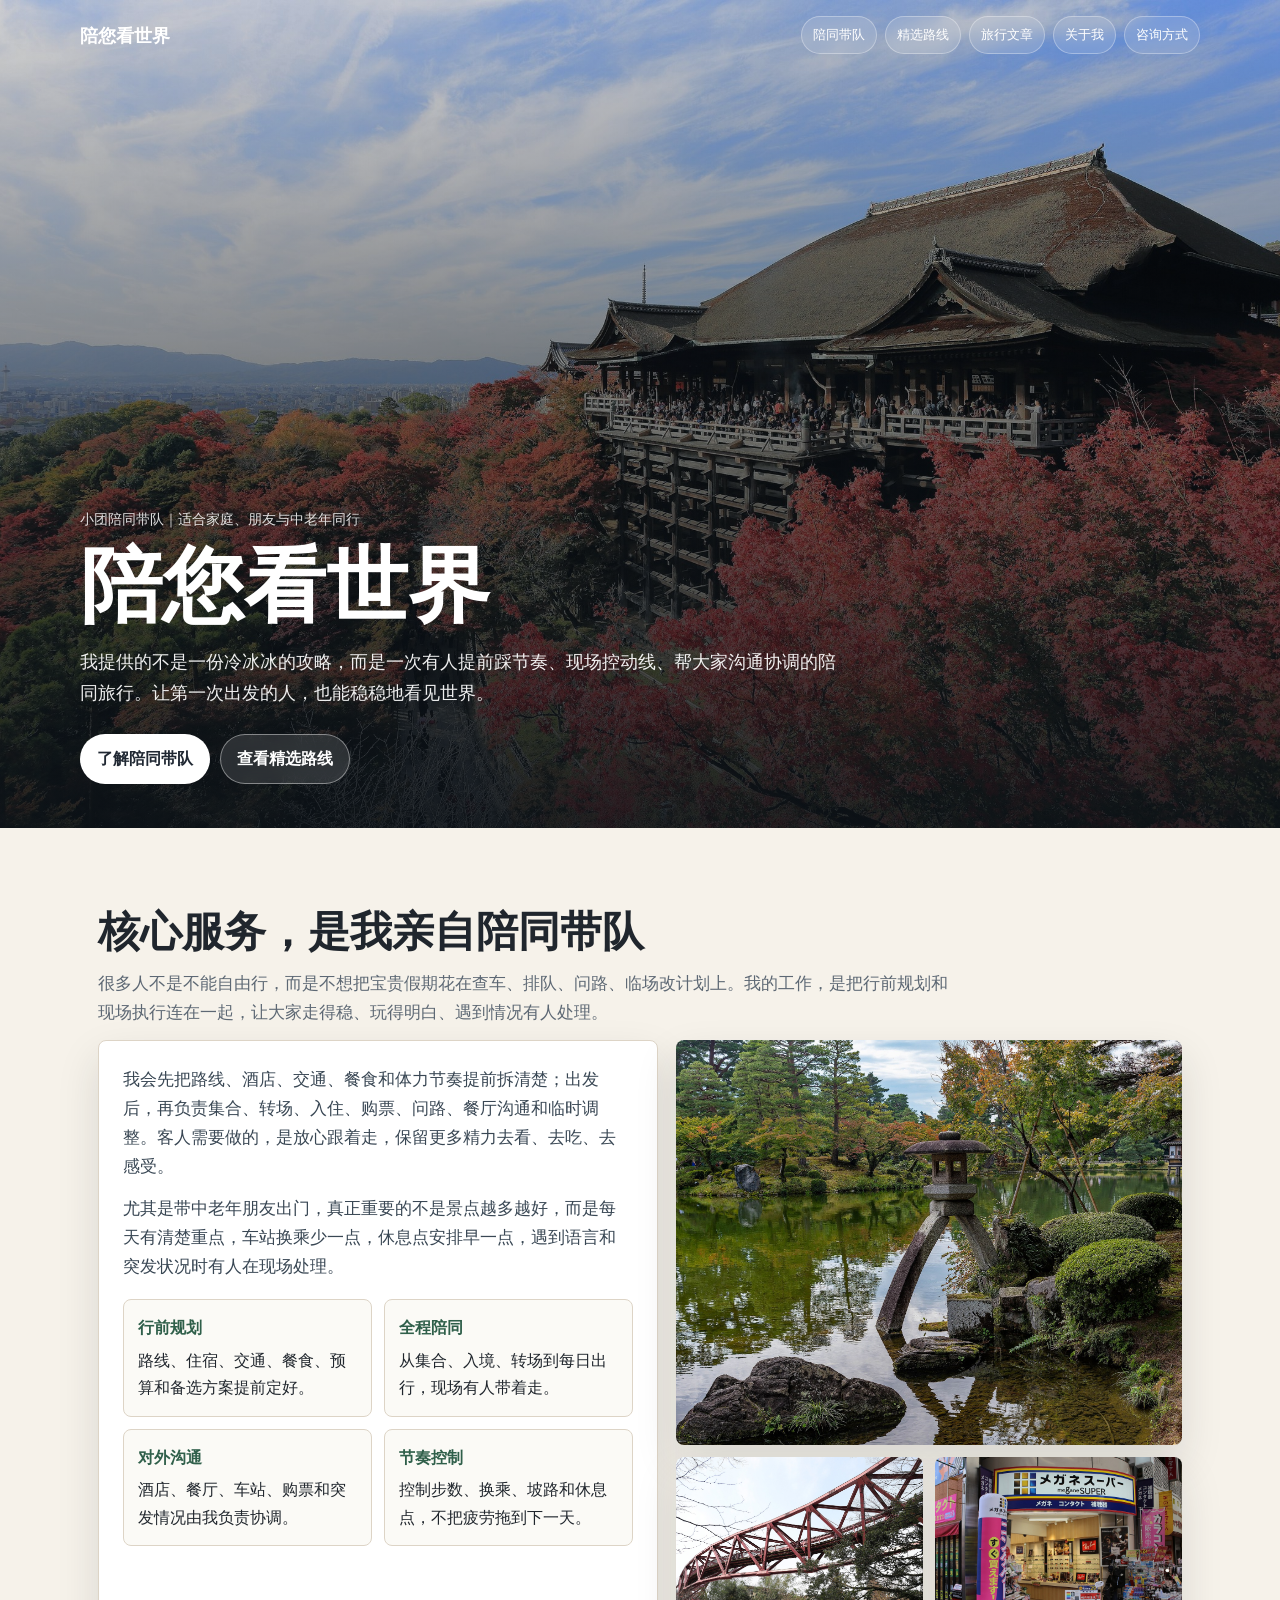
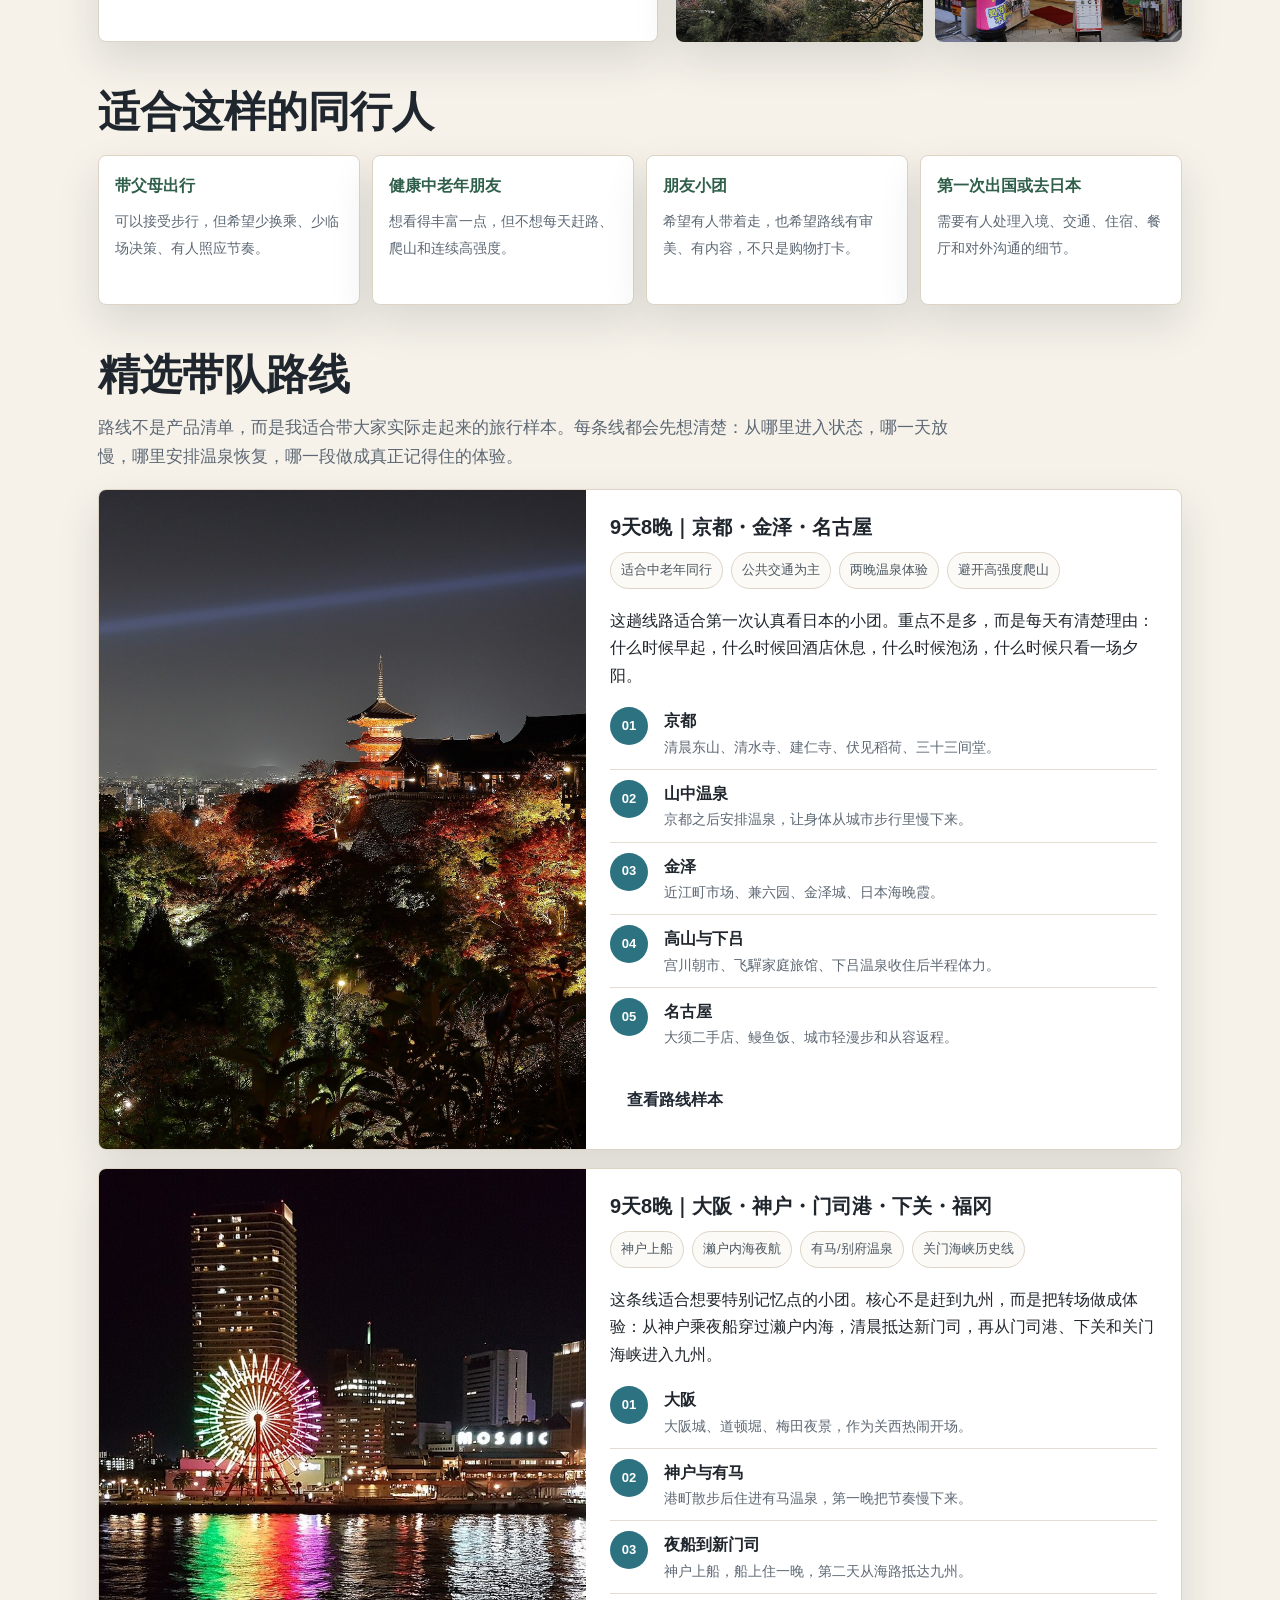
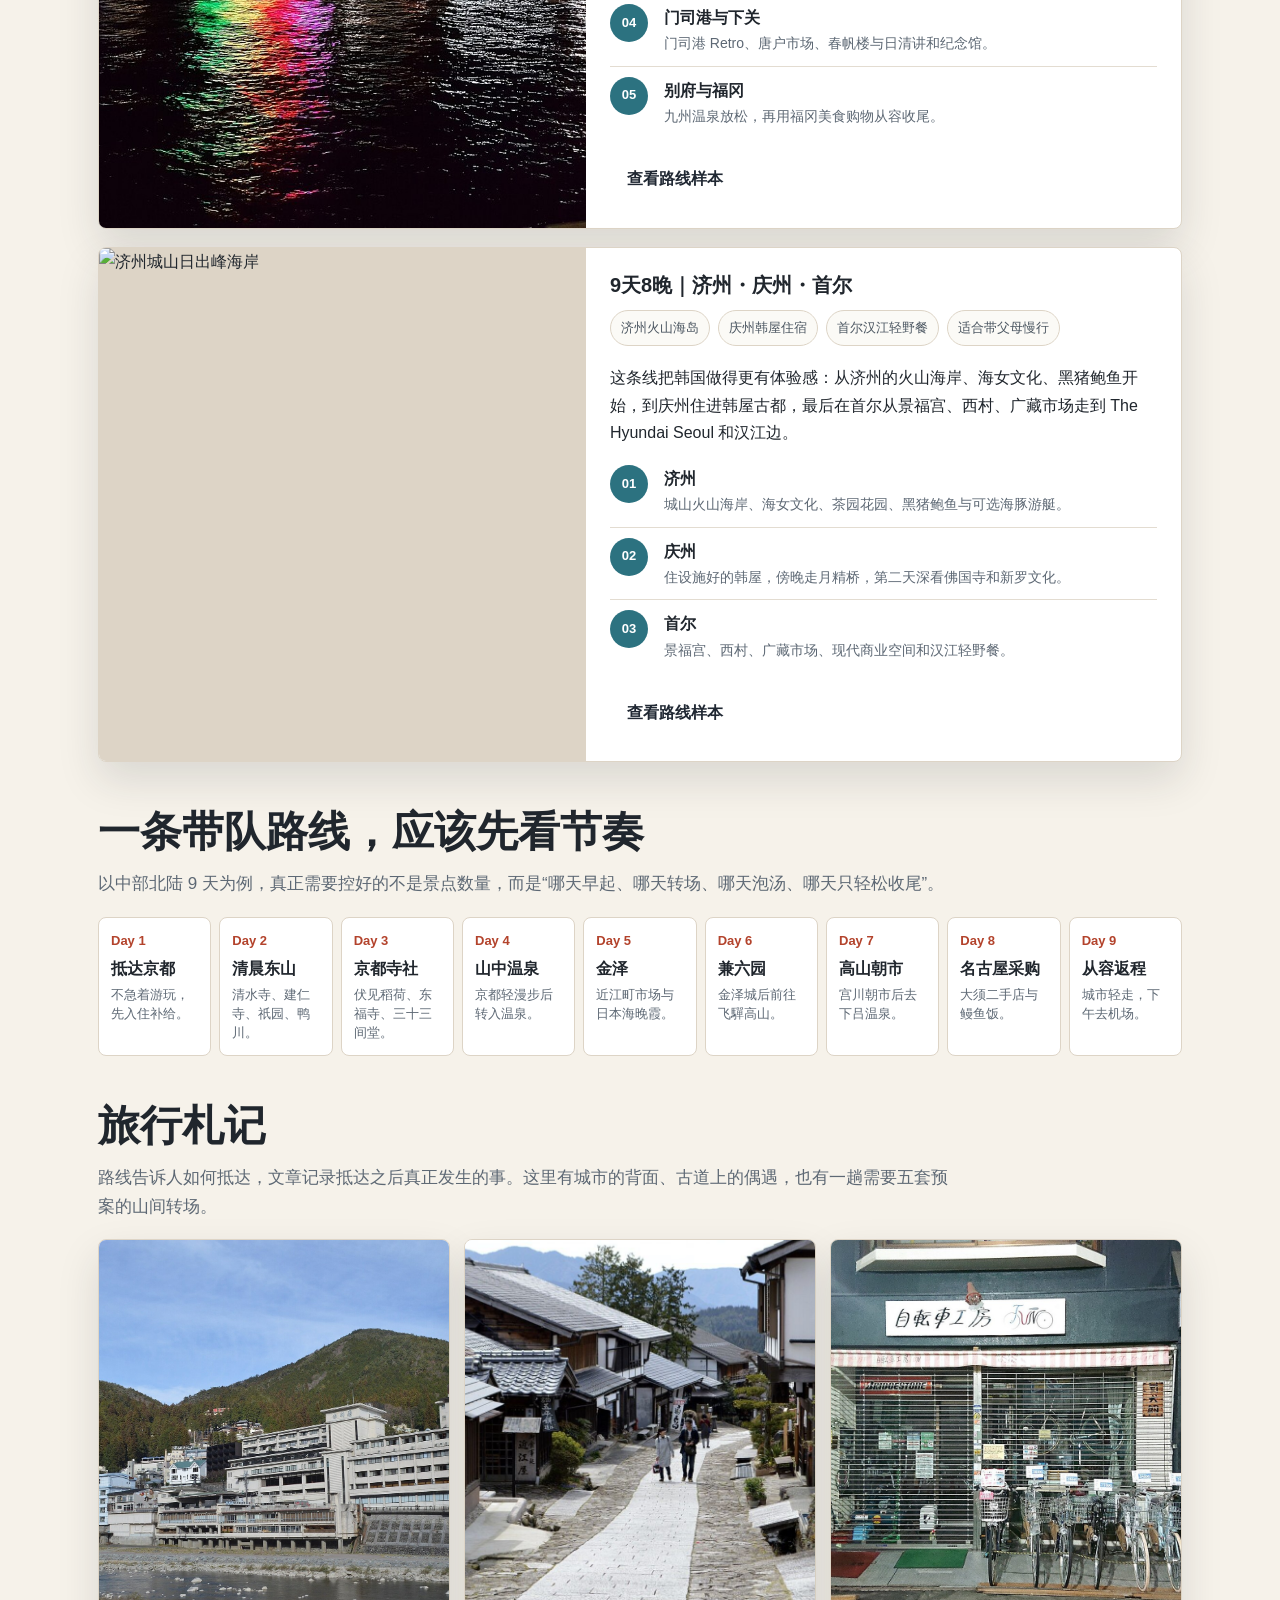
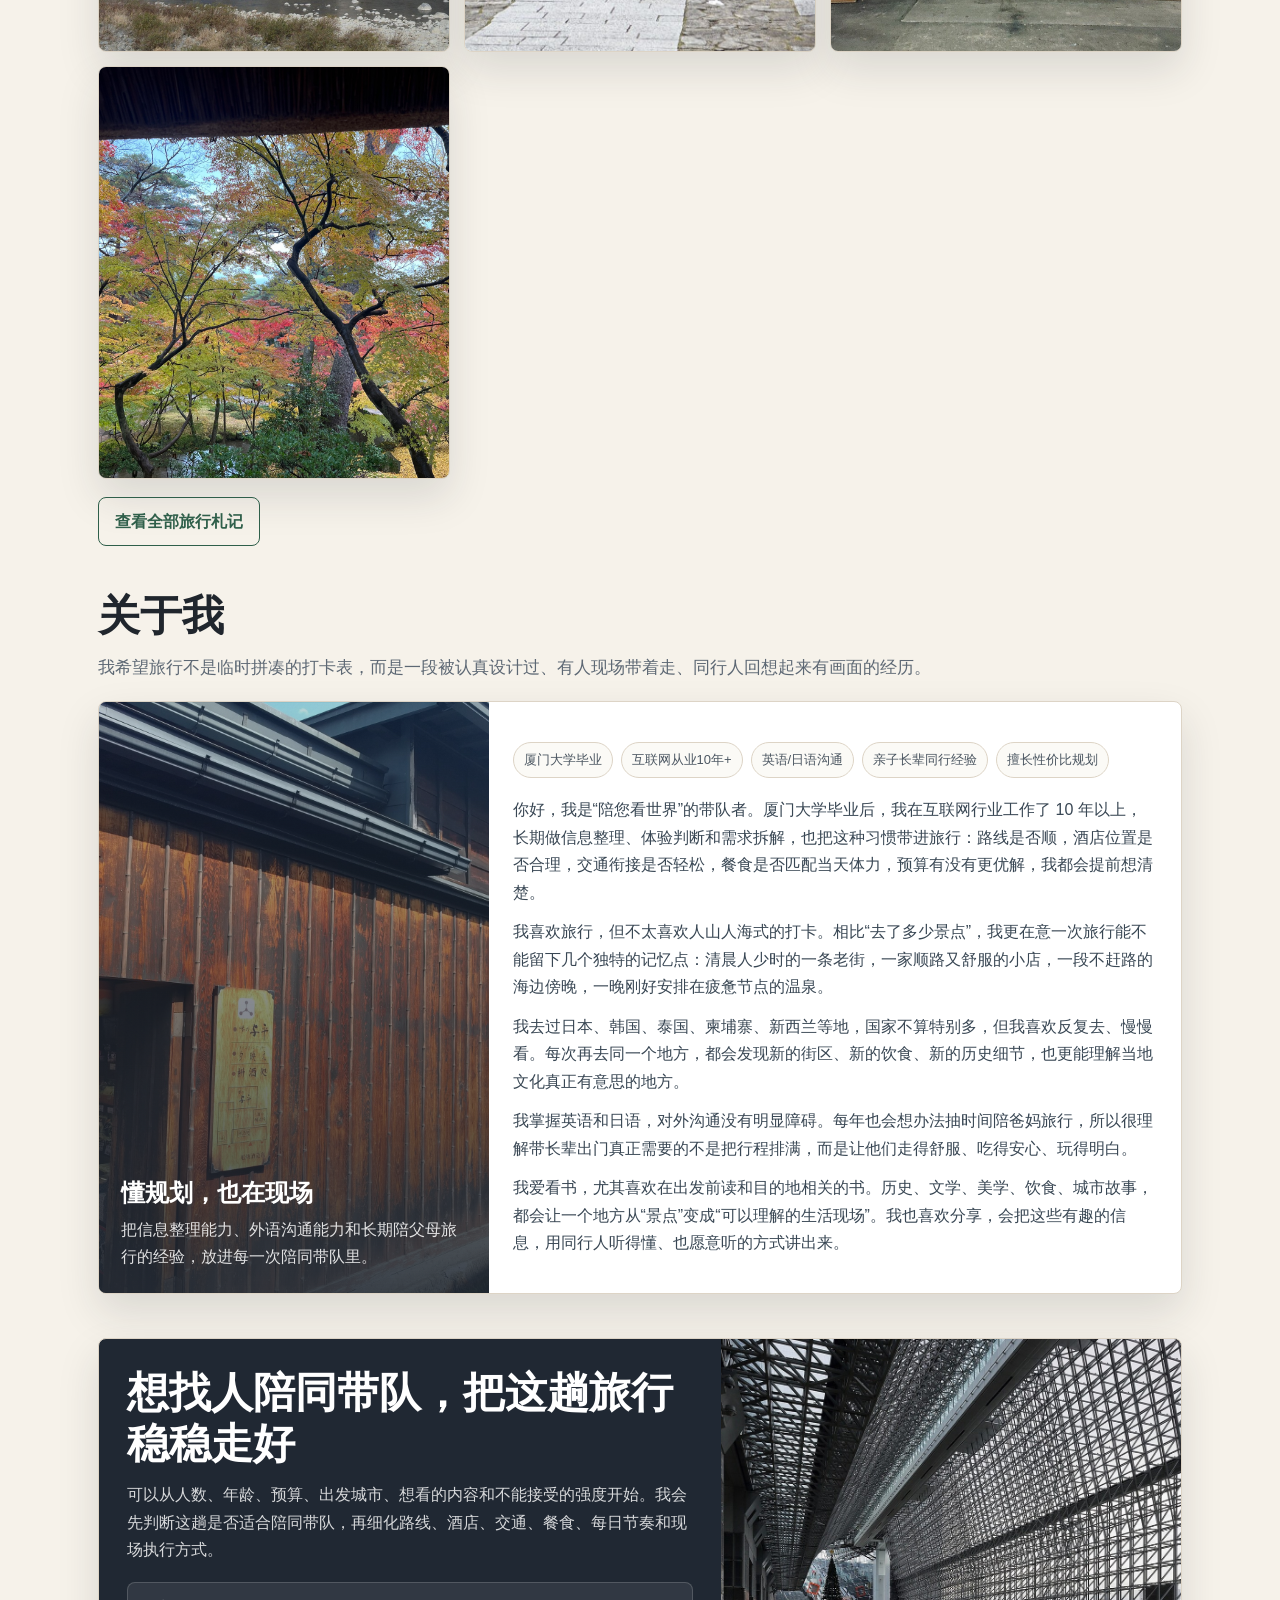
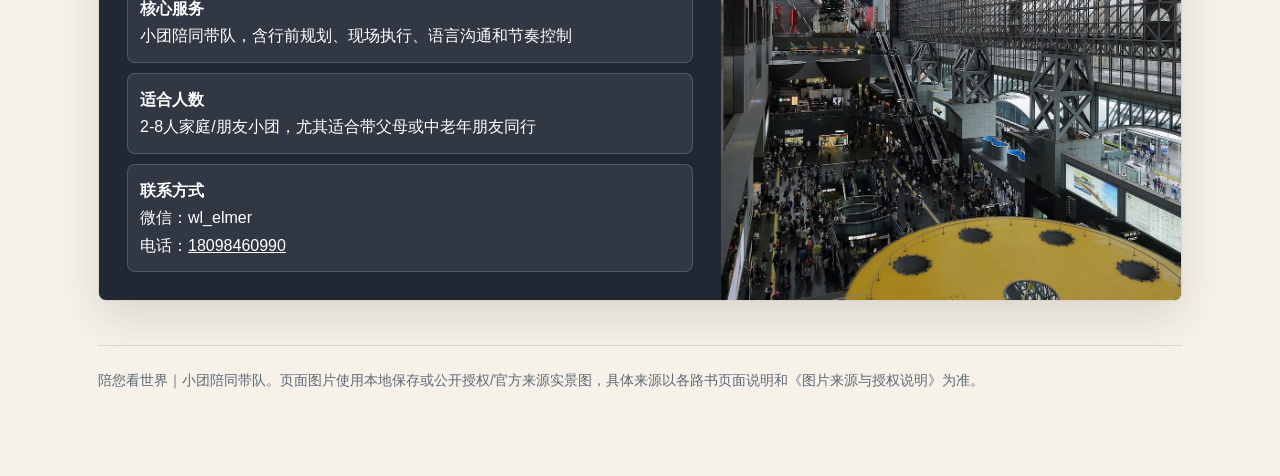
==== index.html @ a82f491b "Publish travel essays and article archive" ====
<!doctype html>
<html lang="zh-CN">
<head>
  <meta charset="utf-8">
  <meta name="viewport" content="width=device-width, initial-scale=1">
  <title>陪您看世界｜小团陪同带队</title>
  <style>
    :root {
      --ink: #20262d;
      --muted: #5d6874;
      --paper: #f6f2ea;
      --panel: #ffffff;
      --line: #ddd4c6;
      --cedar: #2f5f4a;
      --river: #2c7280;
      --vermilion: #b3432c;
      --gold: #a97e25;
      --night: #202833;
      --mist: #e8eef0;
      --shadow: 0 18px 42px rgba(30, 37, 45, .13);
    }

    * { box-sizing: border-box; }
    html { scroll-behavior: smooth; }

    body {
      margin: 0;
      color: var(--ink);
      background: var(--paper);
      font-family: -apple-system, BlinkMacSystemFont, "PingFang SC", "Microsoft YaHei", "Noto Sans CJK SC", Arial, sans-serif;
      line-height: 1.72;
    }

    a { color: inherit; }

    .hero {
      min-height: 92vh;
      display: grid;
      align-items: end;
      color: #fff;
      background:
        linear-gradient(180deg, rgba(12, 18, 24, .16), rgba(12, 18, 24, .88)),
        url("routebook_assets/kyoto_higashiyama.jpg");
      background-size: cover;
      background-position: center;
      padding: 28px 18px 44px;
    }

    .wrap {
      width: min(1120px, 100%);
      margin: 0 auto;
    }

    .brand-row {
      position: absolute;
      top: 0;
      left: 0;
      right: 0;
      z-index: 2;
      padding: 16px 18px;
    }

    .brand-inner {
      width: min(1120px, 100%);
      margin: 0 auto;
      display: flex;
      justify-content: space-between;
      align-items: center;
      gap: 14px;
      color: #fff;
      min-width: 0;
    }

    .brand {
      font-weight: 700;
      letter-spacing: 0;
      font-size: 18px;
    }

    .nav {
      display: flex;
      gap: 8px;
      overflow-x: auto;
      white-space: nowrap;
      padding-bottom: 2px;
      max-width: 100%;
      min-width: 0;
    }

    .nav a {
      text-decoration: none;
      border: 1px solid rgba(255,255,255,.32);
      background: rgba(255,255,255,.12);
      border-radius: 999px;
      padding: 7px 11px;
      font-size: 13px;
      backdrop-filter: blur(8px);
    }

    .hero-content {
      max-width: 860px;
      padding-top: 110px;
    }

    .eyebrow {
      margin: 0 0 12px;
      font-size: 14px;
      color: rgba(255,255,255,.86);
    }

    h1 {
      margin: 0;
      font-size: clamp(38px, 8vw, 82px);
      line-height: 1.04;
      letter-spacing: 0;
    }

    .hero-copy {
      max-width: 760px;
      margin: 18px 0 0;
      color: rgba(255,255,255,.93);
      font-size: 18px;
    }

    .hero-actions {
      display: flex;
      flex-wrap: wrap;
      gap: 10px;
      margin-top: 26px;
    }

    .btn {
      display: inline-flex;
      align-items: center;
      justify-content: center;
      min-height: 44px;
      padding: 10px 16px;
      border-radius: 999px;
      text-decoration: none;
      font-weight: 700;
      border: 1px solid rgba(255,255,255,.42);
    }

    .btn-primary {
      background: #fff;
      color: var(--night);
    }

    .btn-ghost {
      color: #fff;
      background: rgba(255,255,255,.12);
      backdrop-filter: blur(8px);
    }

    main { padding: 34px 18px 72px; }
    section { margin: 44px 0; }

    h2 {
      margin: 0 0 12px;
      font-size: clamp(26px, 4vw, 42px);
      line-height: 1.22;
      letter-spacing: 0;
    }

    h3 {
      margin: 0 0 8px;
      font-size: 20px;
      line-height: 1.32;
      letter-spacing: 0;
    }

    p { margin: 0 0 12px; }

    .lead {
      max-width: 850px;
      color: var(--muted);
      font-size: 17px;
    }

    .intro-grid {
      display: grid;
      grid-template-columns: 1.05fr .95fr;
      gap: 18px;
      align-items: stretch;
    }

    .panel, .route-card, .place-card, .principle-card, .contact-card {
      background: var(--panel);
      border: 1px solid var(--line);
      border-radius: 8px;
      overflow: hidden;
      box-shadow: var(--shadow);
    }

    .panel {
      padding: 24px;
    }

    .panel p {
      color: #394754;
      font-size: 17px;
    }

    .signature {
      display: grid;
      grid-template-columns: repeat(2, minmax(0, 1fr));
      gap: 12px;
      margin-top: 18px;
    }

    .signature div {
      border: 1px solid var(--line);
      border-radius: 8px;
      padding: 14px;
      background: #fbfaf6;
    }

    .signature b {
      display: block;
      margin-bottom: 5px;
      color: var(--cedar);
    }

    .photo-stack {
      display: grid;
      gap: 12px;
    }

    .photo-stack img,
    .place-card img,
    .route-card img,
    .contact-card .image img {
      display: block;
      width: 100%;
      height: 100%;
      object-fit: cover;
      background: var(--line);
    }

    .photo-main {
      min-height: 320px;
      aspect-ratio: 5 / 4;
      border-radius: 8px;
      overflow: hidden;
      box-shadow: var(--shadow);
    }

    .photo-row {
      display: grid;
      grid-template-columns: 1fr 1fr;
      gap: 12px;
    }

    .photo-row div {
      aspect-ratio: 4 / 3;
      border-radius: 8px;
      overflow: hidden;
      box-shadow: var(--shadow);
    }

    .principles {
      display: grid;
      grid-template-columns: repeat(4, minmax(0, 1fr));
      gap: 12px;
      margin-top: 18px;
    }

    .bio-card {
      display: grid;
      grid-template-columns: .72fr 1.28fr;
      gap: 0;
      margin-top: 18px;
      background: var(--panel);
      border: 1px solid var(--line);
      border-radius: 8px;
      overflow: hidden;
      box-shadow: var(--shadow);
    }

    .bio-aside {
      padding: 22px;
      color: #fff;
      background:
        linear-gradient(180deg, rgba(32, 40, 51, .2), rgba(32, 40, 51, .88)),
        url("routebook_assets/takayama_oldtown.jpg");
      background-size: cover;
      background-position: center;
      display: flex;
      flex-direction: column;
      justify-content: flex-end;
      min-height: 360px;
    }

    .bio-aside b {
      display: block;
      font-size: 24px;
      line-height: 1.25;
      margin-bottom: 8px;
    }

    .bio-aside span {
      color: rgba(255,255,255,.86);
    }

    .bio-content {
      padding: 24px;
    }

    .bio-content p {
      color: #394754;
      font-size: 16px;
    }

    .bio-tags {
      display: flex;
      flex-wrap: wrap;
      gap: 8px;
      margin: 16px 0 18px;
    }

    .bio-tags span {
      border: 1px solid var(--line);
      border-radius: 999px;
      padding: 6px 10px;
      color: #4b5661;
      background: #fbfaf6;
      font-size: 13px;
    }

    .principle-card {
      padding: 16px;
      min-height: 150px;
    }

    .principle-card b {
      display: block;
      color: var(--cedar);
      margin-bottom: 7px;
    }

    .principle-card span {
      color: var(--muted);
      font-size: 14px;
    }

    .route-card {
      margin-top: 18px;
      display: grid;
      grid-template-columns: .9fr 1.1fr;
    }

    .route-card .cover {
      min-height: 420px;
    }

    .route-content {
      padding: 24px;
    }

    .badges {
      display: flex;
      flex-wrap: wrap;
      gap: 8px;
      margin: 12px 0 18px;
    }

    .badges span {
      border: 1px solid var(--line);
      border-radius: 999px;
      padding: 6px 10px;
      color: #4b5661;
      background: #fbfaf6;
      font-size: 13px;
    }

    .path {
      display: grid;
      gap: 10px;
      margin-top: 18px;
    }

    .path-step {
      display: grid;
      grid-template-columns: 44px 1fr;
      gap: 10px;
      align-items: start;
      border-bottom: 1px solid rgba(221, 212, 198, .8);
      padding-bottom: 10px;
    }

    .path-step:last-child {
      border-bottom: 0;
      padding-bottom: 0;
    }

    .path-step b {
      display: grid;
      place-items: center;
      width: 38px;
      height: 38px;
      border-radius: 999px;
      color: #fff;
      background: var(--river);
      font-size: 13px;
    }

    .path-step strong { display: block; }
    .path-step span {
      display: block;
      color: var(--muted);
      font-size: 14px;
    }

    .places {
      display: grid;
      grid-template-columns: repeat(3, minmax(0, 1fr));
      gap: 14px;
      margin-top: 18px;
    }

    .place-card img {
      aspect-ratio: 4 / 3;
    }

    .place-card div {
      padding: 14px;
    }

    .place-card > a {
      display: block;
      height: 100%;
      text-decoration: none;
    }

    .place-card h3 {
      margin-top: 5px;
    }

    .article-meta {
      display: block;
      color: var(--vermilion);
      font-size: 12px;
      font-weight: 700;
    }

    .section-action {
      margin-top: 18px;
    }

    .section-action a {
      display: inline-flex;
      align-items: center;
      min-height: 44px;
      padding: 10px 16px;
      border: 1px solid var(--cedar);
      border-radius: 8px;
      color: var(--cedar);
      font-weight: 700;
      text-decoration: none;
    }

    .place-card p {
      color: var(--muted);
      font-size: 14px;
    }

    .calendar {
      display: grid;
      grid-template-columns: repeat(9, minmax(0, 1fr));
      gap: 8px;
      margin-top: 18px;
    }

    .day-tile {
      min-height: 116px;
      padding: 12px;
      border: 1px solid var(--line);
      border-radius: 8px;
      background: var(--panel);
    }

    .day-tile b {
      display: block;
      color: var(--vermilion);
      margin-bottom: 6px;
      font-size: 13px;
    }

    .day-tile span {
      display: block;
      color: var(--ink);
      font-weight: 700;
      line-height: 1.35;
    }

    .day-tile small {
      display: block;
      color: var(--muted);
      margin-top: 5px;
      line-height: 1.45;
    }

    .contact-card {
      display: grid;
      grid-template-columns: 1.15fr .85fr;
      gap: 0;
      background: var(--night);
      color: #fff;
    }

    .contact-card .text {
      padding: 28px;
    }

    .contact-card p {
      color: rgba(255,255,255,.82);
    }

    .contact-list {
      display: grid;
      gap: 10px;
      margin-top: 18px;
    }

    .contact-list div {
      border: 1px solid rgba(255,255,255,.16);
      border-radius: 8px;
      padding: 12px;
      background: rgba(255,255,255,.08);
    }

    .contact-card .image {
      min-height: 320px;
    }

    footer {
      padding-top: 22px;
      color: var(--muted);
      border-top: 1px solid var(--line);
      font-size: 14px;
    }

    @media (max-width: 920px) {
      .brand-inner {
        align-items: flex-start;
        flex-direction: column;
      }

      .nav {
        width: 100%;
      }

      .intro-grid,
      .route-card,
      .bio-card,
      .contact-card {
        grid-template-columns: 1fr;
      }

      .principles,
      .places {
        grid-template-columns: repeat(2, minmax(0, 1fr));
      }

      .calendar {
        grid-template-columns: repeat(3, minmax(0, 1fr));
      }

      .route-card .cover,
      .bio-aside,
      .contact-card .image {
        min-height: 280px;
      }
    }

    @media (max-width: 560px) {
      .hero {
        min-height: 86vh;
        padding-bottom: 30px;
      }

      .nav {
        flex-wrap: wrap;
        overflow: visible;
        white-space: normal;
      }

      .nav a {
        font-size: 12px;
        padding: 6px 9px;
      }

      .hero-copy {
        font-size: 16px;
      }

      .hero-actions .btn {
        width: 100%;
      }

      .signature,
      .principles,
      .places,
      .calendar,
      .photo-row {
        grid-template-columns: 1fr;
      }

      .panel,
      .route-content,
      .contact-card .text {
        padding: 18px;
      }

      .photo-main {
        min-height: 240px;
      }
    }
  </style>
</head>
<body>
  <header class="hero" id="top">
    <div class="brand-row">
      <div class="brand-inner">
        <div class="brand">陪您看世界</div>
        <nav class="nav" aria-label="网站导航">
          <a href="#service">陪同带队</a>
          <a href="#route">精选路线</a>
          <a href="#articles">旅行文章</a>
          <a href="#about">关于我</a>
          <a href="#contact">咨询方式</a>
        </nav>
      </div>
    </div>

    <div class="wrap">
      <div class="hero-content">
        <p class="eyebrow">小团陪同带队｜适合家庭、朋友与中老年同行</p>
        <h1>陪您看世界</h1>
        <p class="hero-copy">我提供的不是一份冷冰冰的攻略，而是一次有人提前踩节奏、现场控动线、帮大家沟通协调的陪同旅行。让第一次出发的人，也能稳稳地看见世界。</p>
        <div class="hero-actions">
          <a class="btn btn-primary" href="#service">了解陪同带队</a>
          <a class="btn btn-ghost" href="#route">查看精选路线</a>
        </div>
      </div>
    </div>
  </header>

  <main class="wrap">
    <section id="service">
      <h2>核心服务，是我亲自陪同带队</h2>
      <p class="lead">很多人不是不能自由行，而是不想把宝贵假期花在查车、排队、问路、临场改计划上。我的工作，是把行前规划和现场执行连在一起，让大家走得稳、玩得明白、遇到情况有人处理。</p>
      <div class="intro-grid">
        <div class="panel">
          <p>我会先把路线、酒店、交通、餐食和体力节奏提前拆清楚；出发后，再负责集合、转场、入住、购票、问路、餐厅沟通和临时调整。客人需要做的，是放心跟着走，保留更多精力去看、去吃、去感受。</p>
          <p>尤其是带中老年朋友出门，真正重要的不是景点越多越好，而是每天有清楚重点，车站换乘少一点，休息点安排早一点，遇到语言和突发状况时有人在现场处理。</p>
          <div class="signature">
            <div><b>行前规划</b><span>路线、住宿、交通、餐食、预算和备选方案提前定好。</span></div>
            <div><b>全程陪同</b><span>从集合、入境、转场到每日出行，现场有人带着走。</span></div>
            <div><b>对外沟通</b><span>酒店、餐厅、车站、购票和突发情况由我负责协调。</span></div>
            <div><b>节奏控制</b><span>控制步数、换乘、坡路和休息点，不把疲劳拖到下一天。</span></div>
          </div>
        </div>
        <div class="photo-stack" aria-label="旅行照片组合">
          <div class="photo-main"><img src="routebook_assets/kenrokuen.jpg" alt="金泽兼六园庭园"></div>
          <div class="photo-row">
            <div><img src="routebook_assets/yamanaka_bridge.jpg" alt="山中温泉溪谷"></div>
            <div><img src="routebook_assets/nagoya_osu.jpg" alt="名古屋大须商店街"></div>
          </div>
        </div>
      </div>
    </section>

    <section>
      <h2>适合这样的同行人</h2>
      <div class="principles">
        <article class="principle-card"><b>带父母出行</b><span>可以接受步行，但希望少换乘、少临场决策、有人照应节奏。</span></article>
        <article class="principle-card"><b>健康中老年朋友</b><span>想看得丰富一点，但不想每天赶路、爬山和连续高强度。</span></article>
        <article class="principle-card"><b>朋友小团</b><span>希望有人带着走，也希望路线有审美、有内容，不只是购物打卡。</span></article>
        <article class="principle-card"><b>第一次出国或去日本</b><span>需要有人处理入境、交通、住宿、餐厅和对外沟通的细节。</span></article>
      </div>
    </section>

    <section id="route">
      <h2>精选带队路线</h2>
      <p class="lead">路线不是产品清单，而是我适合带大家实际走起来的旅行样本。每条线都会先想清楚：从哪里进入状态，哪一天放慢，哪里安排温泉恢复，哪一段做成真正记得住的体验。</p>

      <article class="route-card">
        <div class="cover"><img src="routebook_assets/kyoto_kiyomizu.jpg" alt="京都清水寺"></div>
        <div class="route-content">
          <h3>9天8晚｜京都・金泽・名古屋</h3>
          <div class="badges">
            <span>适合中老年同行</span>
            <span>公共交通为主</span>
            <span>两晚温泉体验</span>
            <span>避开高强度爬山</span>
          </div>
          <p>这趟线路适合第一次认真看日本的小团。重点不是多，而是每天有清楚理由：什么时候早起，什么时候回酒店休息，什么时候泡汤，什么时候只看一场夕阳。</p>
          <div class="path">
            <div class="path-step"><b>01</b><div><strong>京都</strong><span>清晨东山、清水寺、建仁寺、伏见稻荷、三十三间堂。</span></div></div>
            <div class="path-step"><b>02</b><div><strong>山中温泉</strong><span>京都之后安排温泉，让身体从城市步行里慢下来。</span></div></div>
            <div class="path-step"><b>03</b><div><strong>金泽</strong><span>近江町市场、兼六园、金泽城、日本海晚霞。</span></div></div>
            <div class="path-step"><b>04</b><div><strong>高山与下吕</strong><span>宫川朝市、飞驒家庭旅馆、下吕温泉收住后半程体力。</span></div></div>
            <div class="path-step"><b>05</b><div><strong>名古屋</strong><span>大须二手店、鳗鱼饭、城市轻漫步和从容返程。</span></div></div>
          </div>
          <div class="hero-actions">
            <a class="btn btn-primary" href="日本中部北陆9天8晚路书_客人版.html">查看路线样本</a>
          </div>
        </div>
      </article>

      <article class="route-card">
        <div class="cover"><img src="routebook_assets/west_sea/kobe_harbor.jpg" alt="神户港海路慢行"></div>
        <div class="route-content">
          <h3>9天8晚｜大阪・神户・门司港・下关・福冈</h3>
          <div class="badges">
            <span>神户上船</span>
            <span>濑户内海夜航</span>
            <span>有马/别府温泉</span>
            <span>关门海峡历史线</span>
          </div>
          <p>这条线适合想要特别记忆点的小团。核心不是赶到九州，而是把转场做成体验：从神户乘夜船穿过濑户内海，清晨抵达新门司，再从门司港、下关和关门海峡进入九州。</p>
          <div class="path">
            <div class="path-step"><b>01</b><div><strong>大阪</strong><span>大阪城、道顿堀、梅田夜景，作为关西热闹开场。</span></div></div>
            <div class="path-step"><b>02</b><div><strong>神户与有马</strong><span>港町散步后住进有马温泉，第一晚把节奏慢下来。</span></div></div>
            <div class="path-step"><b>03</b><div><strong>夜船到新门司</strong><span>神户上船，船上住一晚，第二天从海路抵达九州。</span></div></div>
            <div class="path-step"><b>04</b><div><strong>门司港与下关</strong><span>门司港 Retro、唐户市场、春帆楼与日清讲和纪念馆。</span></div></div>
            <div class="path-step"><b>05</b><div><strong>别府与福冈</strong><span>九州温泉放松，再用福冈美食购物从容收尾。</span></div></div>
          </div>
          <div class="hero-actions">
            <a class="btn btn-primary" href="关西九州海路慢行路书_大阪神户门司港下关福冈.html">查看路线样本</a>
          </div>
        </div>
      </article>

      <article class="route-card">
        <div class="cover"><img src="https://commons.wikimedia.org/wiki/Special:FilePath/Seongsan%20Ilchulbong%2001.jpg?width=1600" alt="济州城山日出峰海岸"></div>
        <div class="route-content">
          <h3>9天8晚｜济州・庆州・首尔</h3>
          <div class="badges">
            <span>济州火山海岛</span>
            <span>庆州韩屋住宿</span>
            <span>首尔汉江轻野餐</span>
            <span>适合带父母慢行</span>
          </div>
          <p>这条线把韩国做得更有体验感：从济州的火山海岸、海女文化、黑猪鲍鱼开始，到庆州住进韩屋古都，最后在首尔从景福宫、西村、广藏市场走到 The Hyundai Seoul 和汉江边。</p>
          <div class="path">
            <div class="path-step"><b>01</b><div><strong>济州</strong><span>城山火山海岸、海女文化、茶园花园、黑猪鲍鱼与可选海豚游艇。</span></div></div>
            <div class="path-step"><b>02</b><div><strong>庆州</strong><span>住设施好的韩屋，傍晚走月精桥，第二天深看佛国寺和新罗文化。</span></div></div>
            <div class="path-step"><b>03</b><div><strong>首尔</strong><span>景福宫、西村、广藏市场、现代商业空间和汉江轻野餐。</span></div></div>
          </div>
          <div class="hero-actions">
            <a class="btn btn-primary" href="韩国济州庆州首尔9天8晚路书_客人版.html">查看路线样本</a>
          </div>
        </div>
      </article>
    </section>

    <section>
      <h2>一条带队路线，应该先看节奏</h2>
      <p class="lead">以中部北陆 9 天为例，真正需要控好的不是景点数量，而是“哪天早起、哪天转场、哪天泡汤、哪天只轻松收尾”。</p>
      <div class="calendar">
        <div class="day-tile"><b>Day 1</b><span>抵达京都</span><small>不急着游玩，先入住补给。</small></div>
        <div class="day-tile"><b>Day 2</b><span>清晨东山</span><small>清水寺、建仁寺、祇园、鸭川。</small></div>
        <div class="day-tile"><b>Day 3</b><span>京都寺社</span><small>伏见稻荷、东福寺、三十三间堂。</small></div>
        <div class="day-tile"><b>Day 4</b><span>山中温泉</span><small>京都轻漫步后转入温泉。</small></div>
        <div class="day-tile"><b>Day 5</b><span>金泽</span><small>近江町市场与日本海晚霞。</small></div>
        <div class="day-tile"><b>Day 6</b><span>兼六园</span><small>金泽城后前往飞驒高山。</small></div>
        <div class="day-tile"><b>Day 7</b><span>高山朝市</span><small>宫川朝市后去下吕温泉。</small></div>
        <div class="day-tile"><b>Day 8</b><span>名古屋采购</span><small>大须二手店与鳗鱼饭。</small></div>
        <div class="day-tile"><b>Day 9</b><span>从容返程</span><small>城市轻走，下午去机场。</small></div>
      </div>
    </section>

    <section id="articles">
      <h2>旅行札记</h2>
      <p class="lead">路线告诉人如何抵达，文章记录抵达之后真正发生的事。这里有城市的背面、古道上的偶遇，也有一趟需要五套预案的山间转场。</p>
      <div class="places">
        <article class="place-card">
          <a href="articles/road-to-takayama.html">
            <img src="routebook_assets/gero_onsen.jpg" alt="群山与飞驒川之间的下吕温泉">
            <div><span class="article-meta">山间转场 · 约9分钟</span><h3>去高山的第五种方案</h3><p>五套交通预案与六分钟换乘，最后还需要一位司机没有关上的车门。</p></div>
          </a>
        </article>
        <article class="place-card">
          <a href="articles/magome-tsumago.html">
            <img src="article_assets/magome-nakasendo.png" alt="马笼宿的中山道老街">
            <div><span class="article-meta">木曾古道 · 约11分钟</span><h3>木曾路上，一面国旗与十四只猫</h3><p>一杯山中热茶、一只粉笔兔子和老人认真写下的名字。</p></div>
          </a>
        </article>
        <article class="place-card">
          <a href="articles/nagoya.html">
            <img src="routebook_assets/nagoya_endoji.jpg" alt="名古屋圆顿寺商店街">
            <div><span class="article-meta">城市观察 · 约8分钟</span><h3>名古屋的背面</h3><p>夜里的垃圾、二手店与雨中涉水的人，让一座城市变得立体。</p></div>
          </a>
        </article>
        <article class="place-card">
          <a href="articles/kanazawa.html">
            <img src="article_assets/kanazawa-hero.jpg" alt="深秋时节的金泽兼六园">
            <div><span class="article-meta">北陆行记 · 约13分钟</span><h3>在失物与夕阳之间，看见一座城</h3><p>丢失的行李、海边的夕阳，以及兼六园的一把伞和一本登记册。</p></div>
          </a>
        </article>
      </div>
      <div class="section-action"><a href="articles/index.html">查看全部旅行札记</a></div>
    </section>

    <section id="about">
      <h2>关于我</h2>
      <p class="lead">我希望旅行不是临时拼凑的打卡表，而是一段被认真设计过、有人现场带着走、同行人回想起来有画面的经历。</p>
      <div class="bio-card">
        <div class="bio-aside">
          <b>懂规划，也在现场</b>
          <span>把信息整理能力、外语沟通能力和长期陪父母旅行的经验，放进每一次陪同带队里。</span>
        </div>
        <div class="bio-content">
          <div class="bio-tags">
            <span>厦门大学毕业</span>
            <span>互联网从业10年+</span>
            <span>英语/日语沟通</span>
            <span>亲子长辈同行经验</span>
            <span>擅长性价比规划</span>
          </div>
          <p>你好，我是“陪您看世界”的带队者。厦门大学毕业后，我在互联网行业工作了 10 年以上，长期做信息整理、体验判断和需求拆解，也把这种习惯带进旅行：路线是否顺，酒店位置是否合理，交通衔接是否轻松，餐食是否匹配当天体力，预算有没有更优解，我都会提前想清楚。</p>
          <p>我喜欢旅行，但不太喜欢人山人海式的打卡。相比“去了多少景点”，我更在意一次旅行能不能留下几个独特的记忆点：清晨人少时的一条老街，一家顺路又舒服的小店，一段不赶路的海边傍晚，一晚刚好安排在疲惫节点的温泉。</p>
          <p>我去过日本、韩国、泰国、柬埔寨、新西兰等地，国家不算特别多，但我喜欢反复去、慢慢看。每次再去同一个地方，都会发现新的街区、新的饮食、新的历史细节，也更能理解当地文化真正有意思的地方。</p>
          <p>我掌握英语和日语，对外沟通没有明显障碍。每年也会想办法抽时间陪爸妈旅行，所以很理解带长辈出门真正需要的不是把行程排满，而是让他们走得舒服、吃得安心、玩得明白。</p>
          <p>我爱看书，尤其喜欢在出发前读和目的地相关的书。历史、文学、美学、饮食、城市故事，都会让一个地方从“景点”变成“可以理解的生活现场”。我也喜欢分享，会把这些有趣的信息，用同行人听得懂、也愿意听的方式讲出来。</p>
        </div>
      </div>
    </section>

    <section id="contact">
      <div class="contact-card">
        <div class="text">
          <h2>想找人陪同带队，把这趟旅行稳稳走好</h2>
          <p>可以从人数、年龄、预算、出发城市、想看的内容和不能接受的强度开始。我会先判断这趟是否适合陪同带队，再细化路线、酒店、交通、餐食、每日节奏和现场执行方式。</p>
          <div class="contact-list">
            <div><strong>核心服务</strong><br>小团陪同带队，含行前规划、现场执行、语言沟通和节奏控制</div>
            <div><strong>适合人数</strong><br>2-8人家庭/朋友小团，尤其适合带父母或中老年朋友同行</div>
            <div><strong>联系方式</strong><br>微信：wl_elmer<br>电话：<a href="tel:18098460990">18098460990</a></div>
          </div>
        </div>
        <div class="image"><img src="routebook_assets/kyoto_station.jpg" alt="京都站"></div>
      </div>
    </section>

    <footer>
      <p>陪您看世界｜小团陪同带队。页面图片使用本地保存或公开授权/官方来源实景图，具体来源以各路书页面说明和《图片来源与授权说明》为准。</p>
    </footer>
  </main>
</body>
</html>
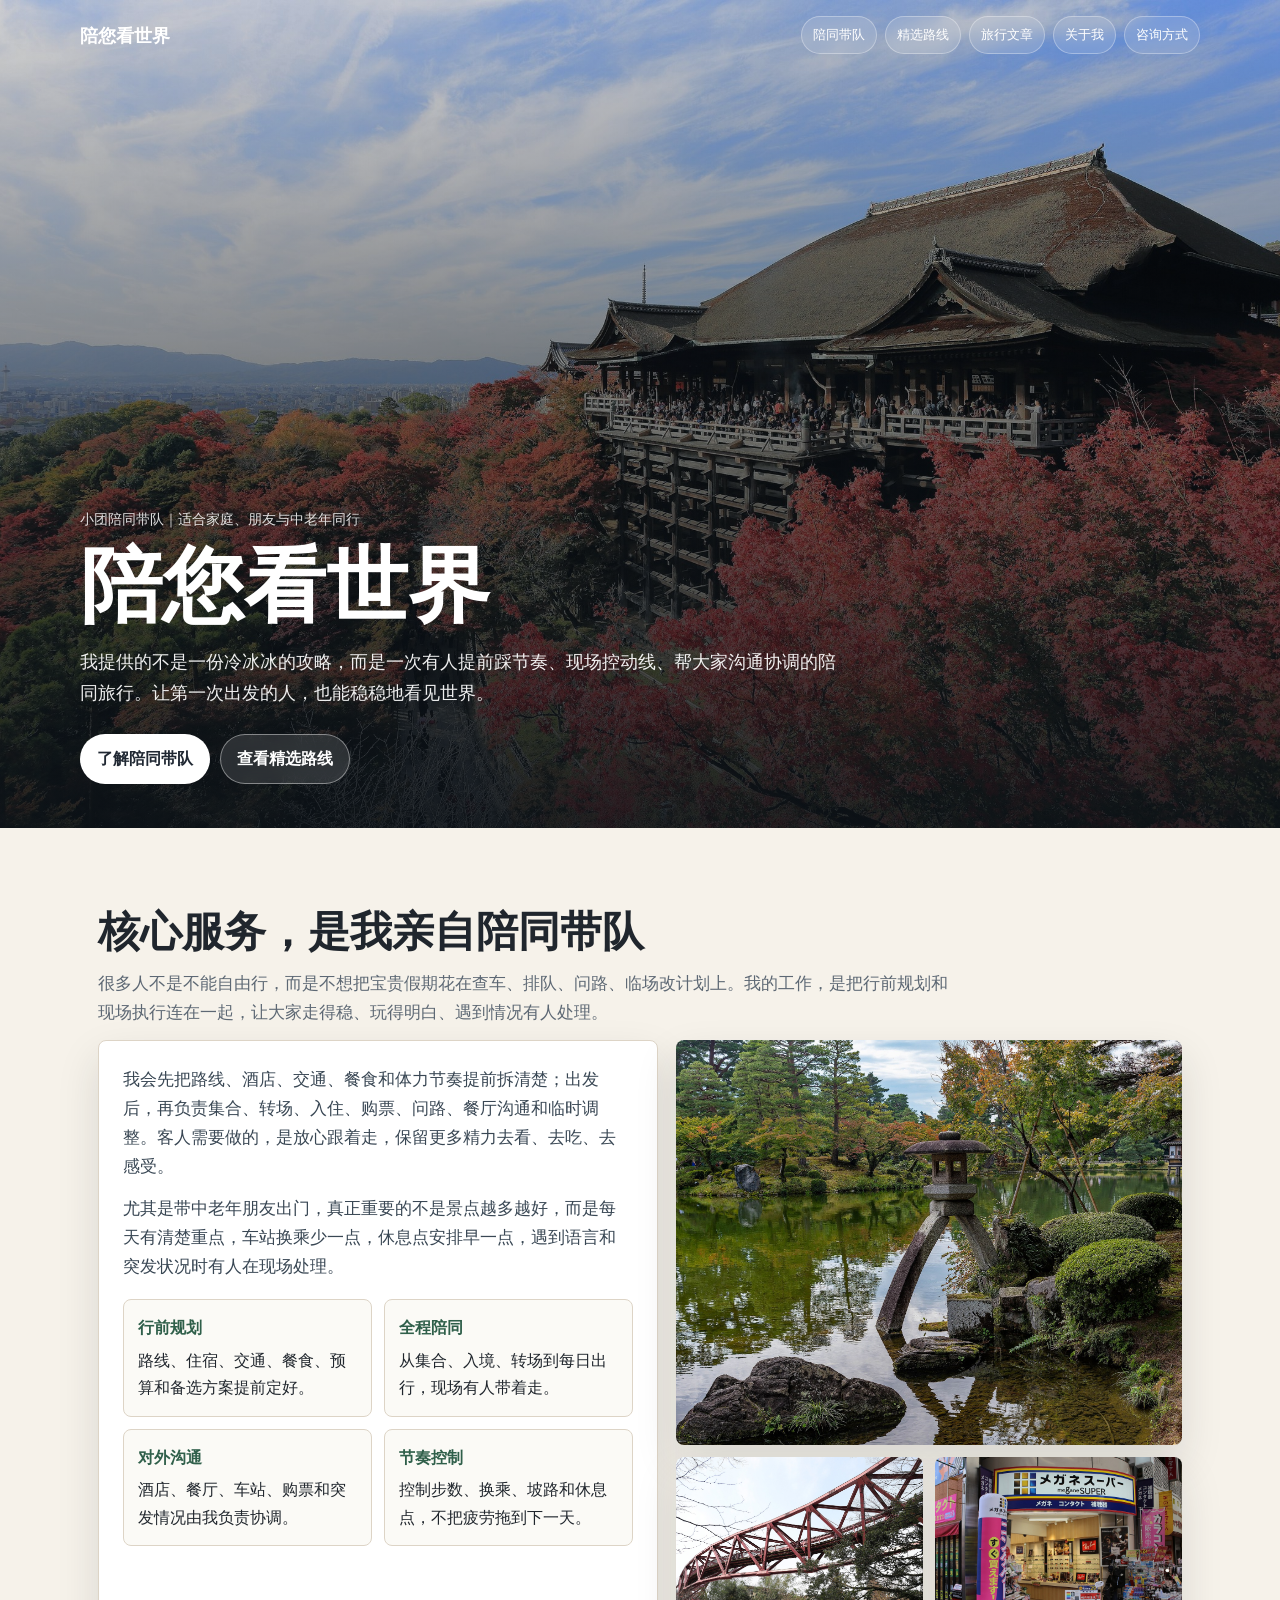
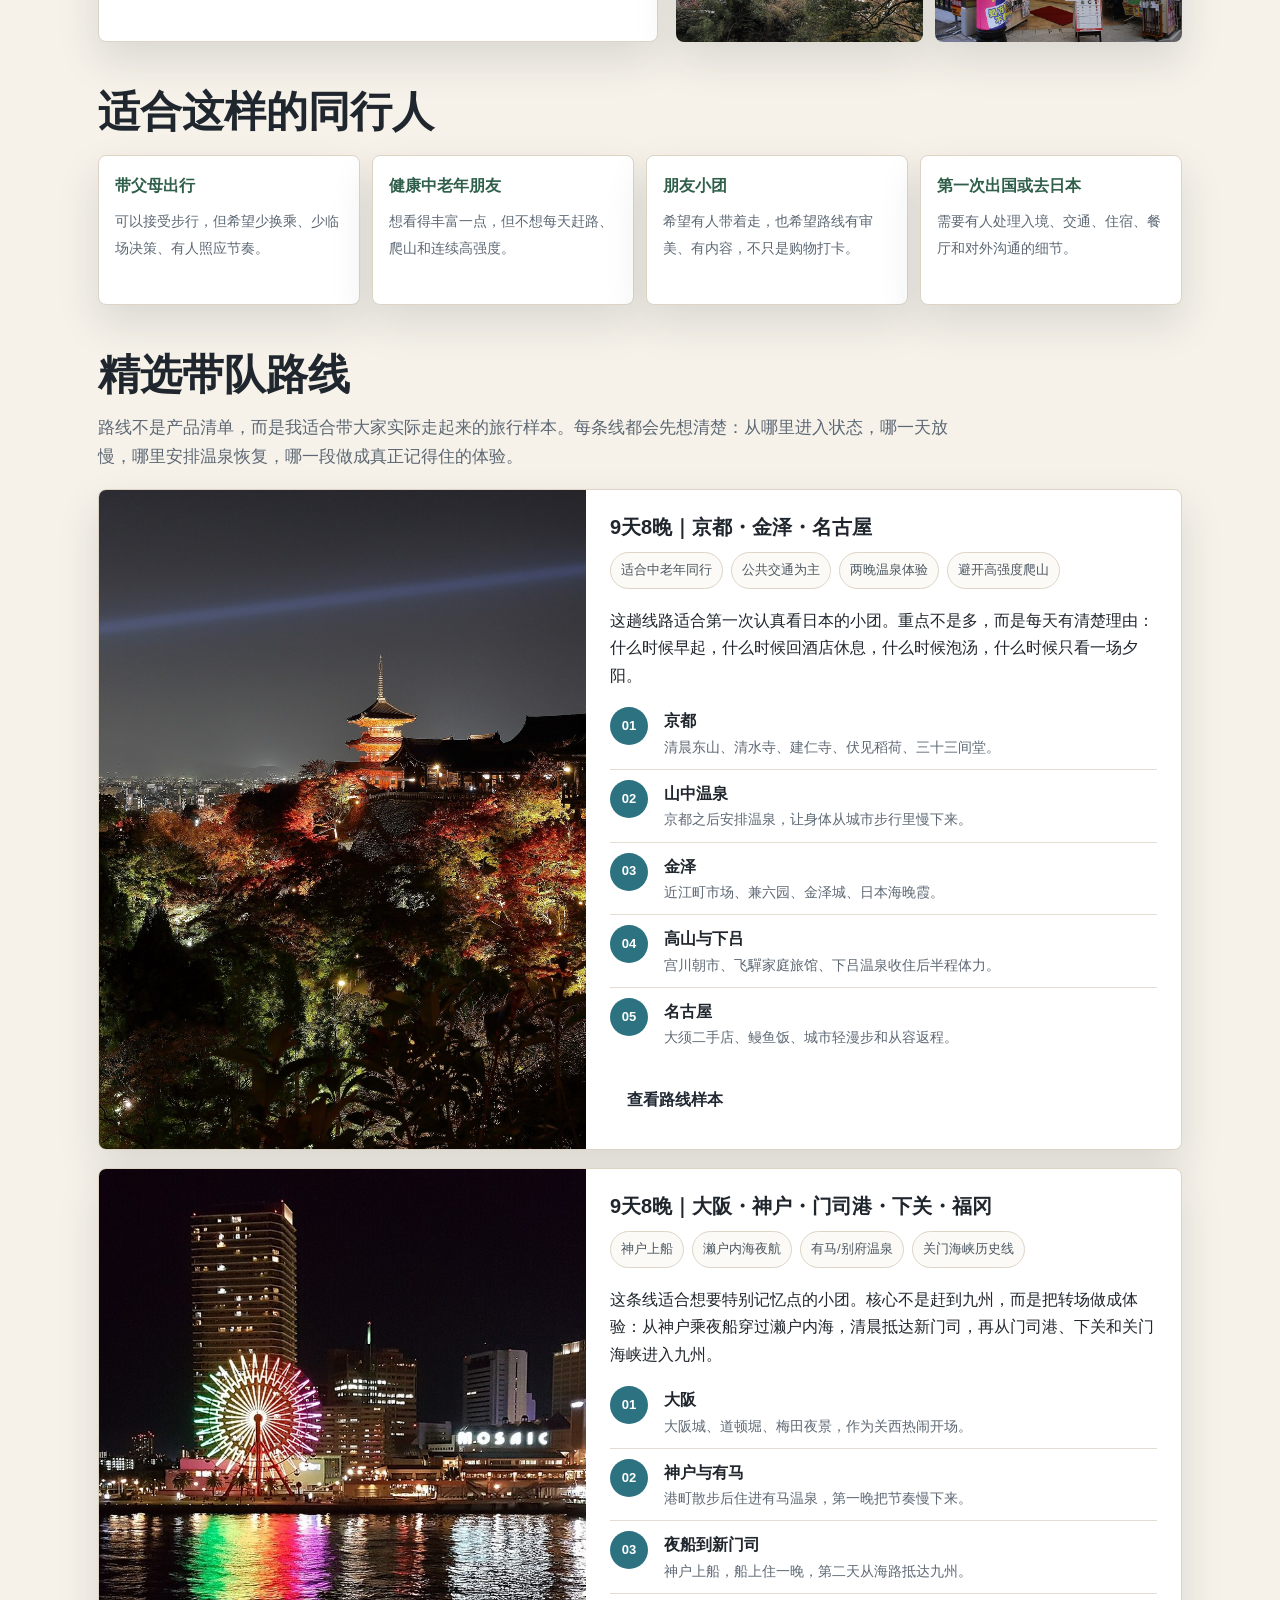
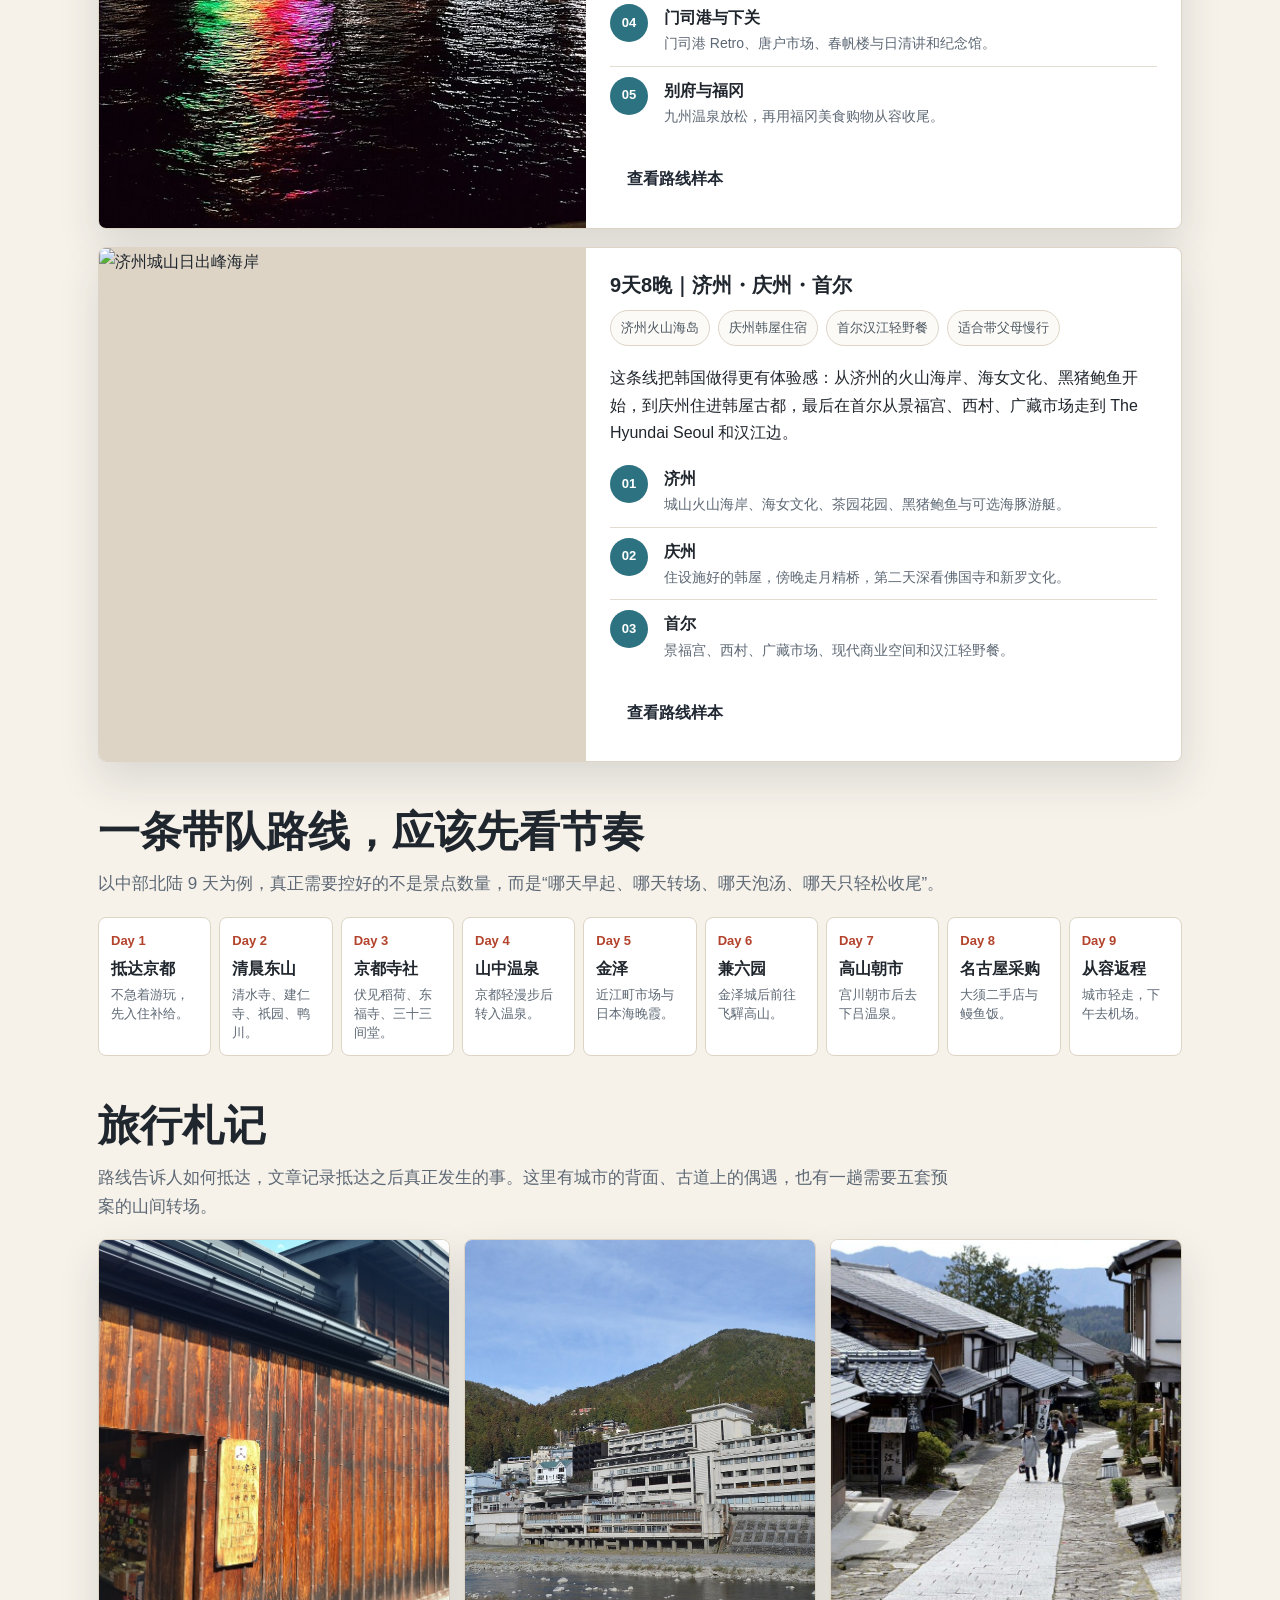
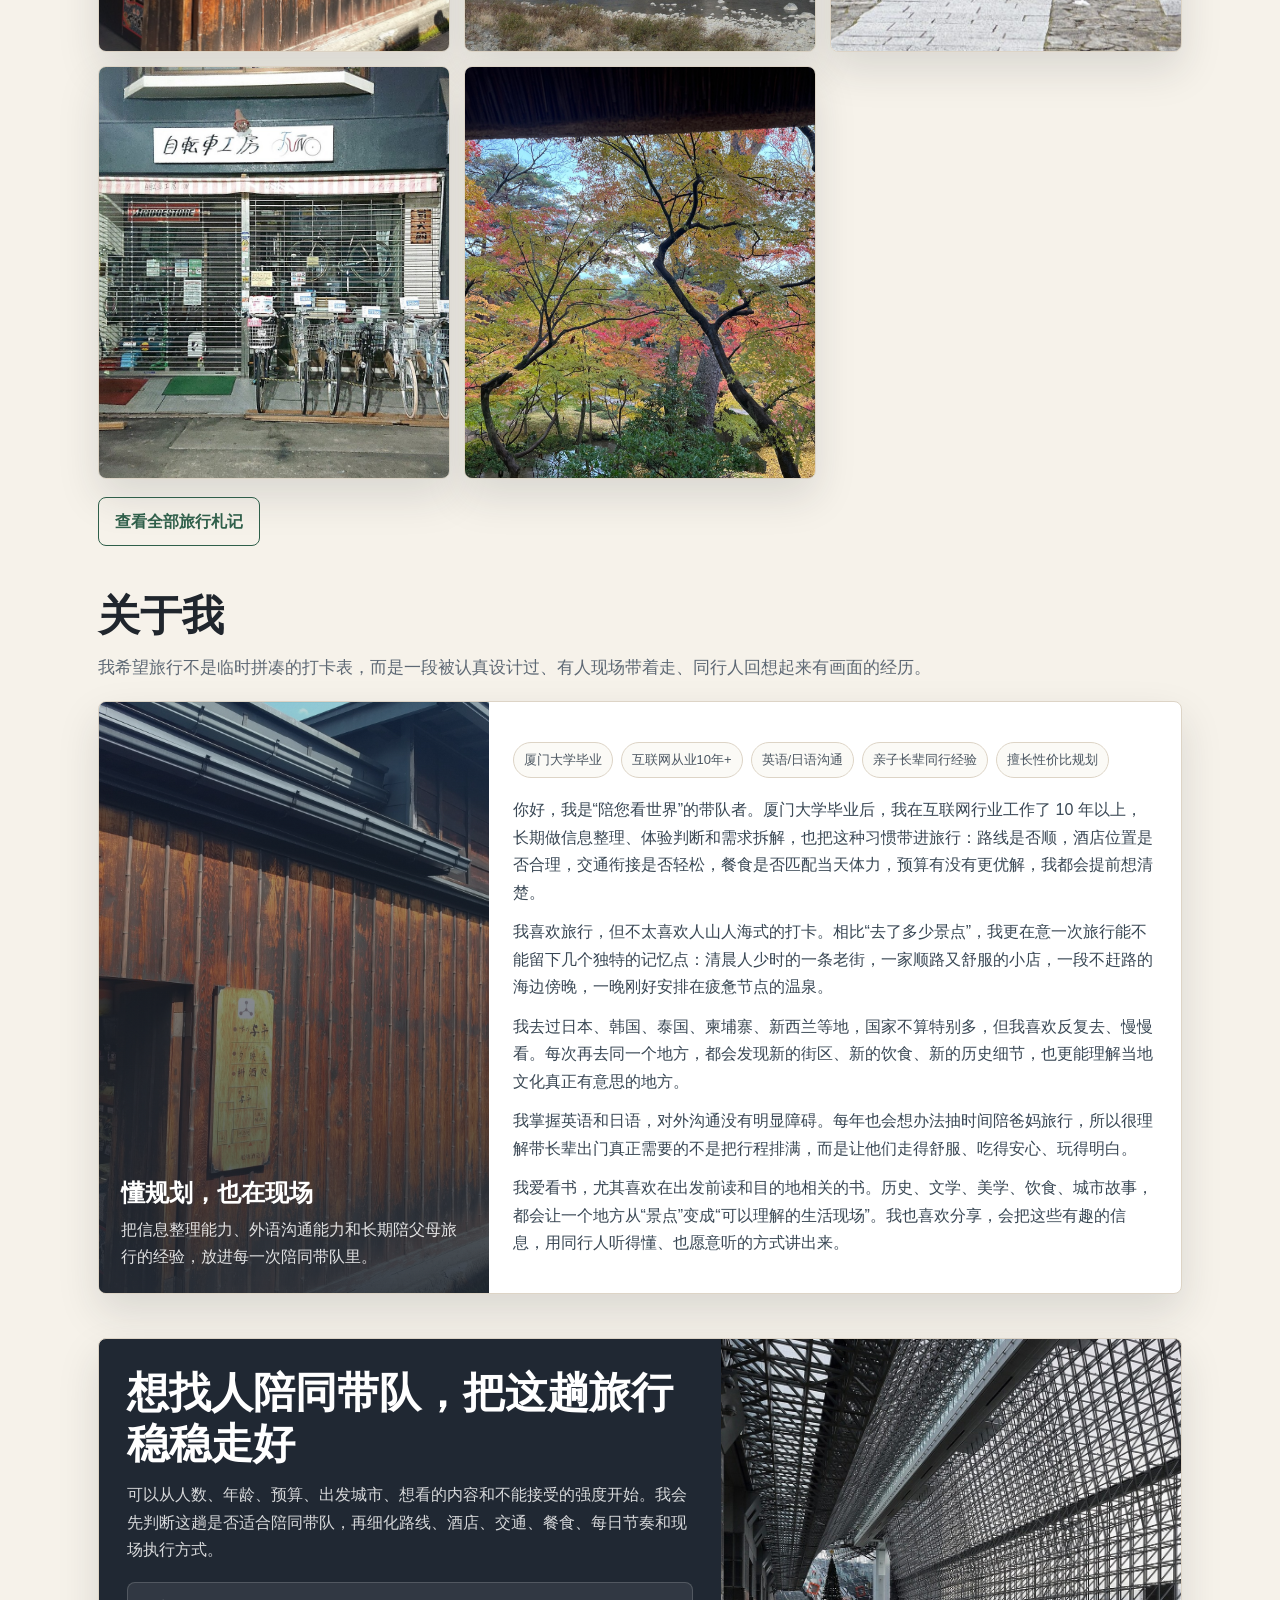
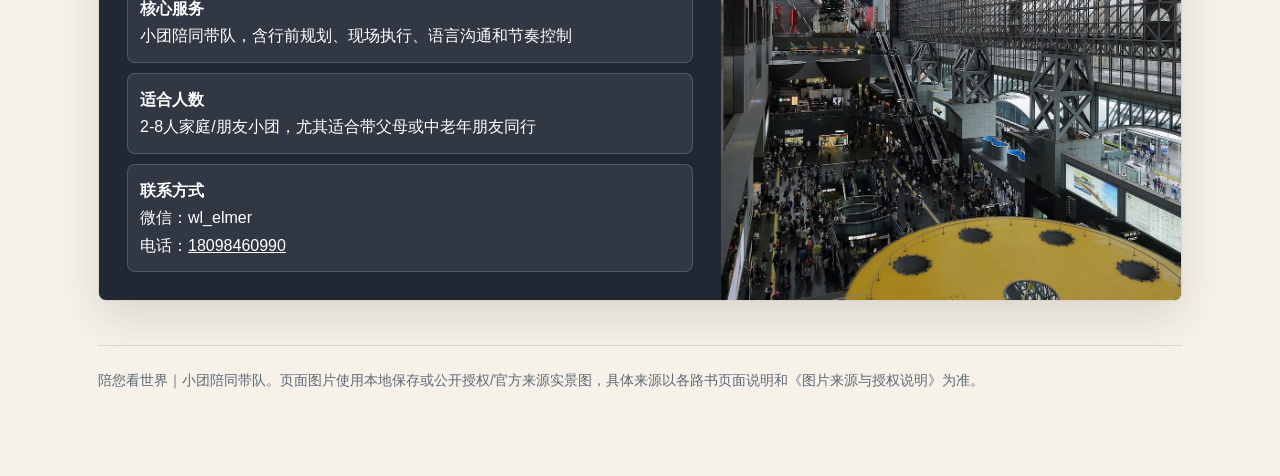
==== commit 2bff47dd: "Add Takayama travel essay" ====
--- a/index.html
+++ b/index.html
@@ -776,6 +776,12 @@
       <h2>旅行札记</h2>
       <p class="lead">路线告诉人如何抵达，文章记录抵达之后真正发生的事。这里有城市的背面、古道上的偶遇，也有一趟需要五套预案的山间转场。</p>
       <div class="places">
+        <article class="place-card">
+          <a href="articles/takayama.html">
+            <img src="routebook_assets/takayama_oldtown.jpg" alt="飞驒高山古街的木造町屋">
+            <div><span class="article-meta">山城见闻 · 约12分钟</span><h3>高山：空街、满座与落叶深处</h3><p>空无一人的夜路、座无虚席的居酒屋，以及落叶山路上的生与死。</p></div>
+          </a>
+        </article>
         <article class="place-card">
           <a href="articles/road-to-takayama.html">
             <img src="routebook_assets/gero_onsen.jpg" alt="群山与飞驒川之间的下吕温泉">
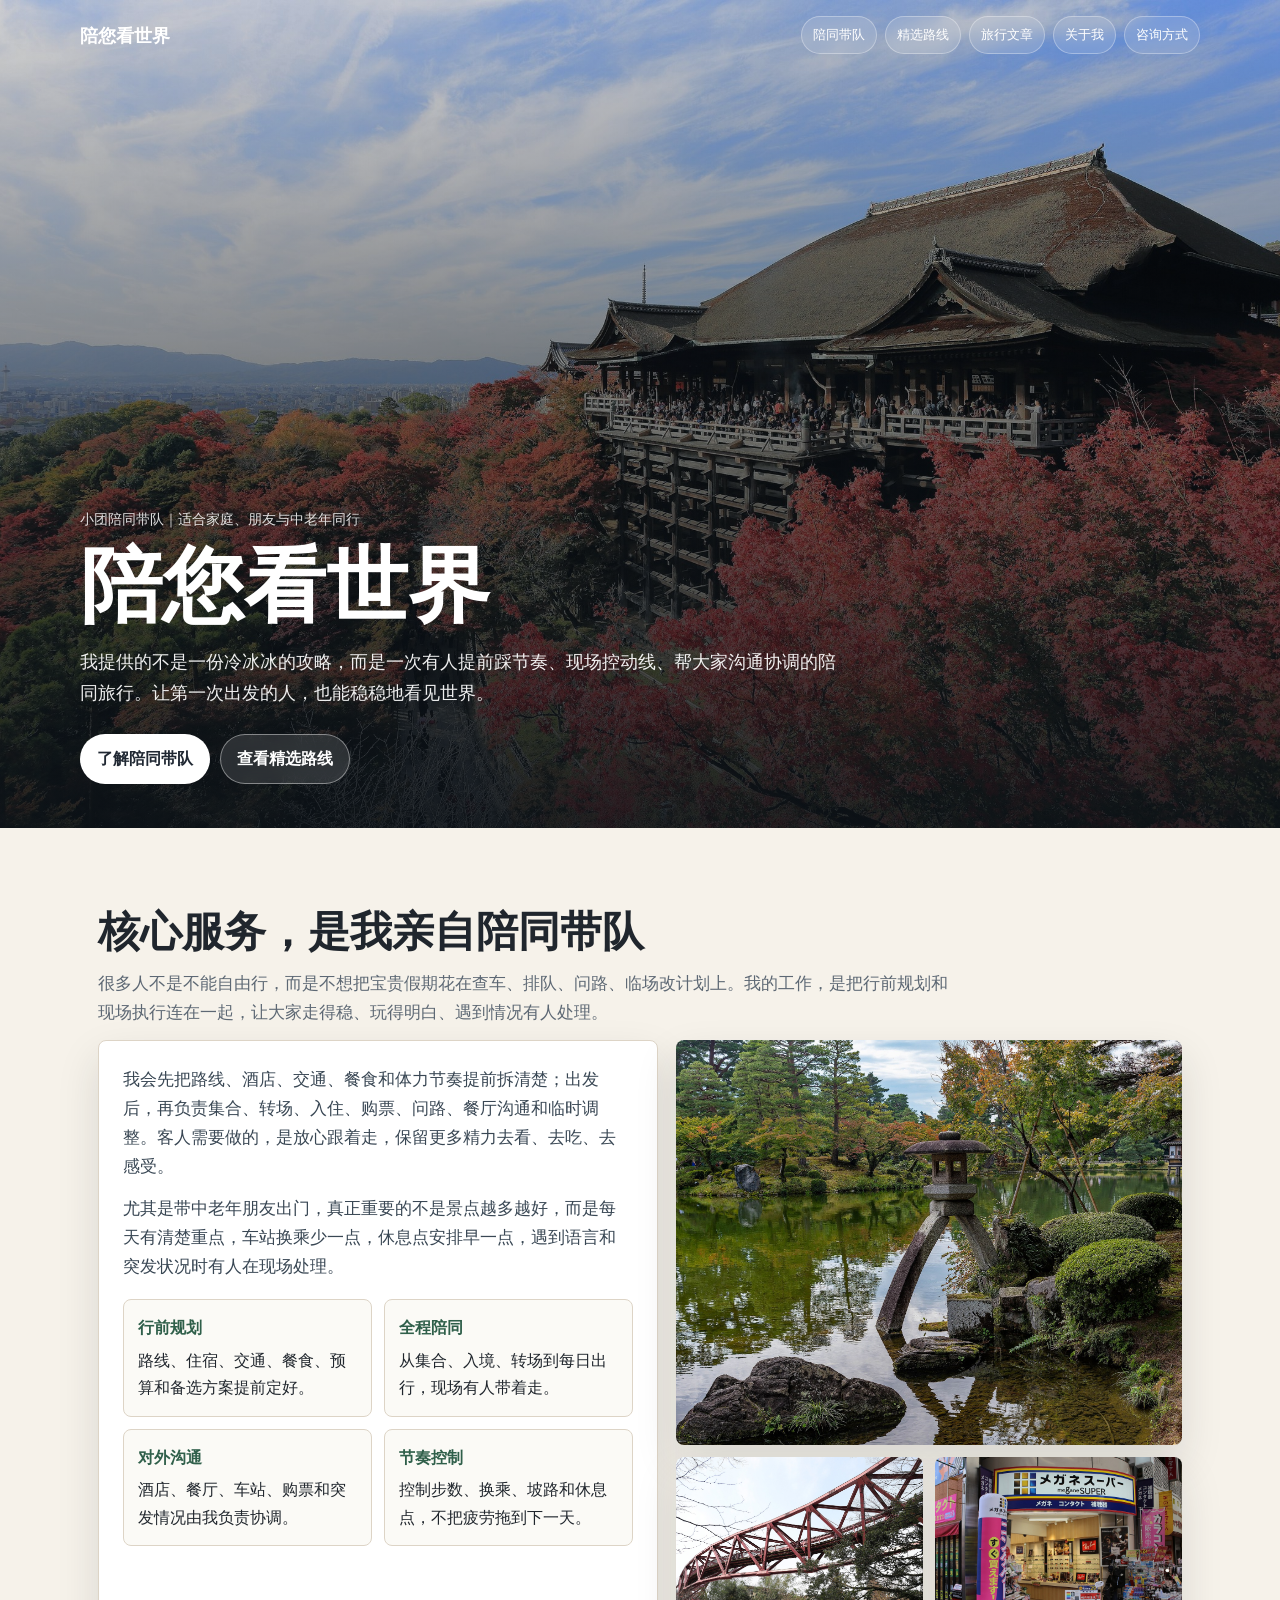
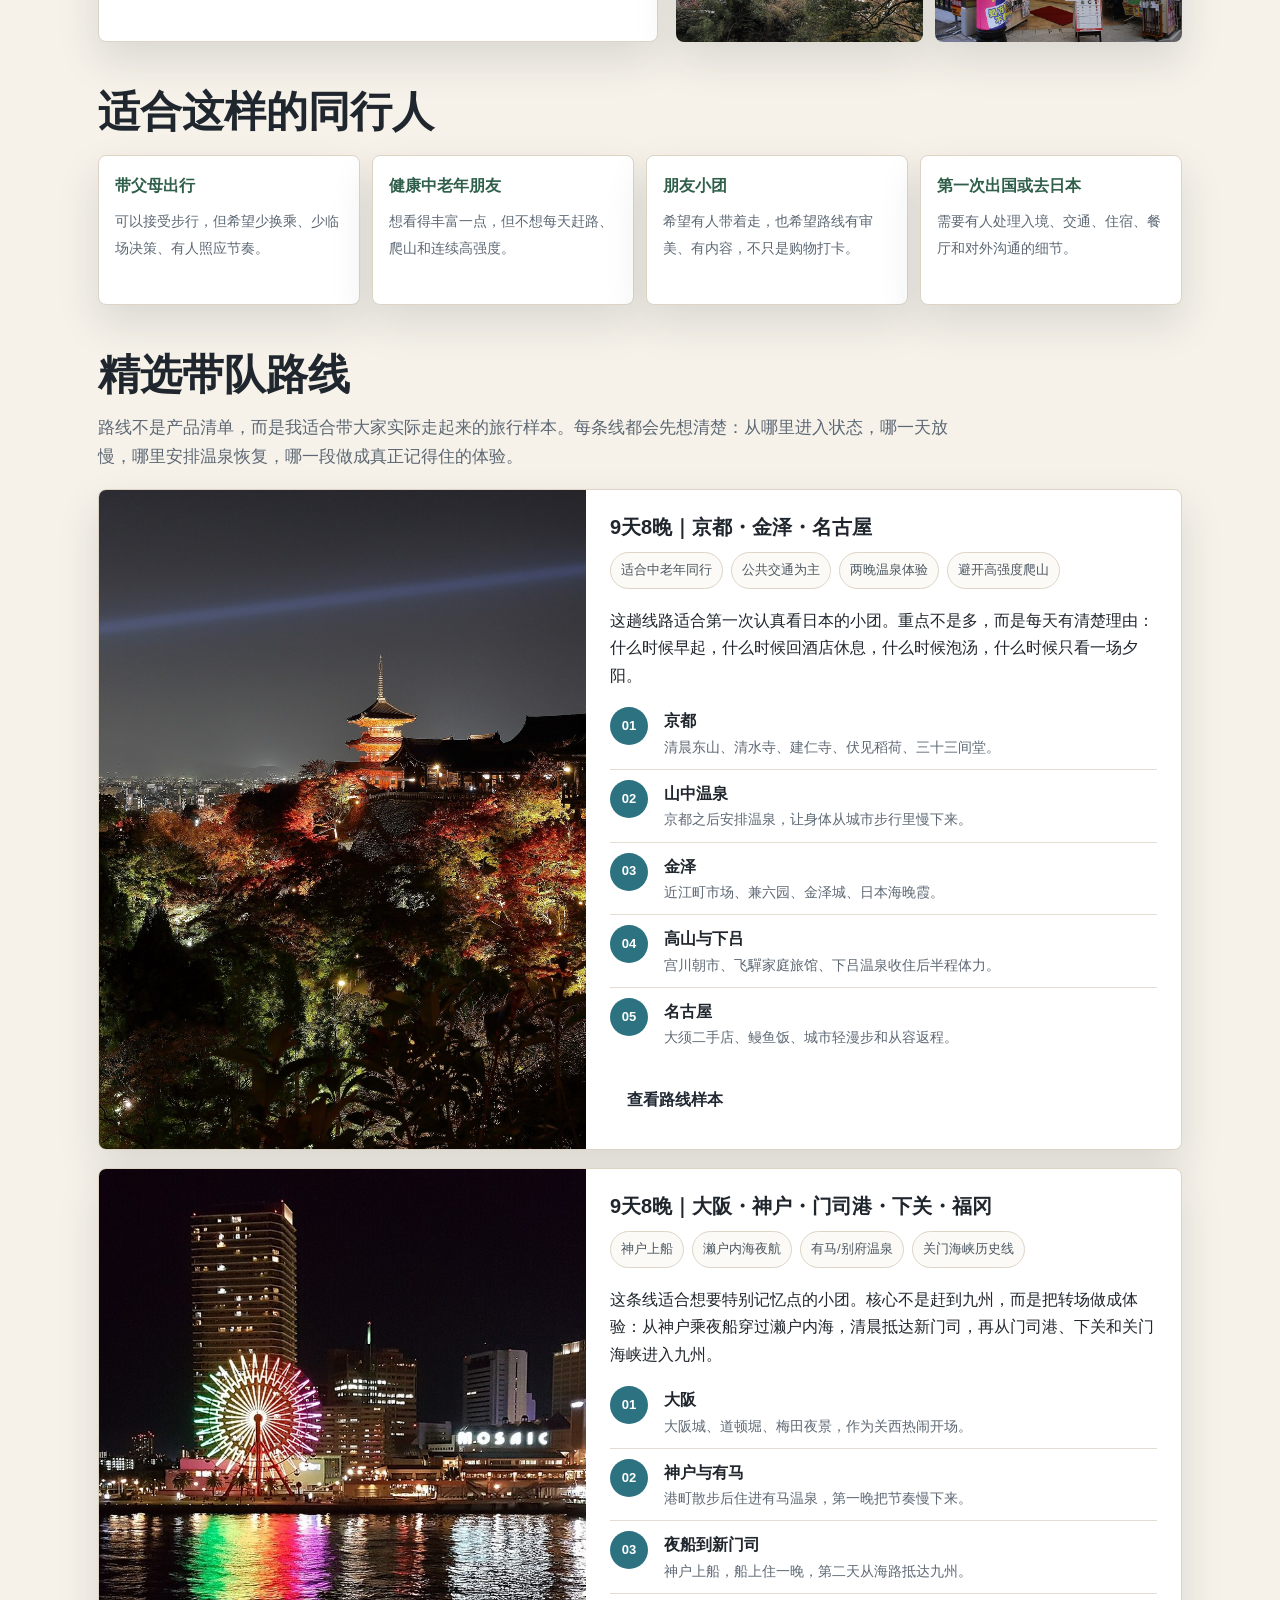
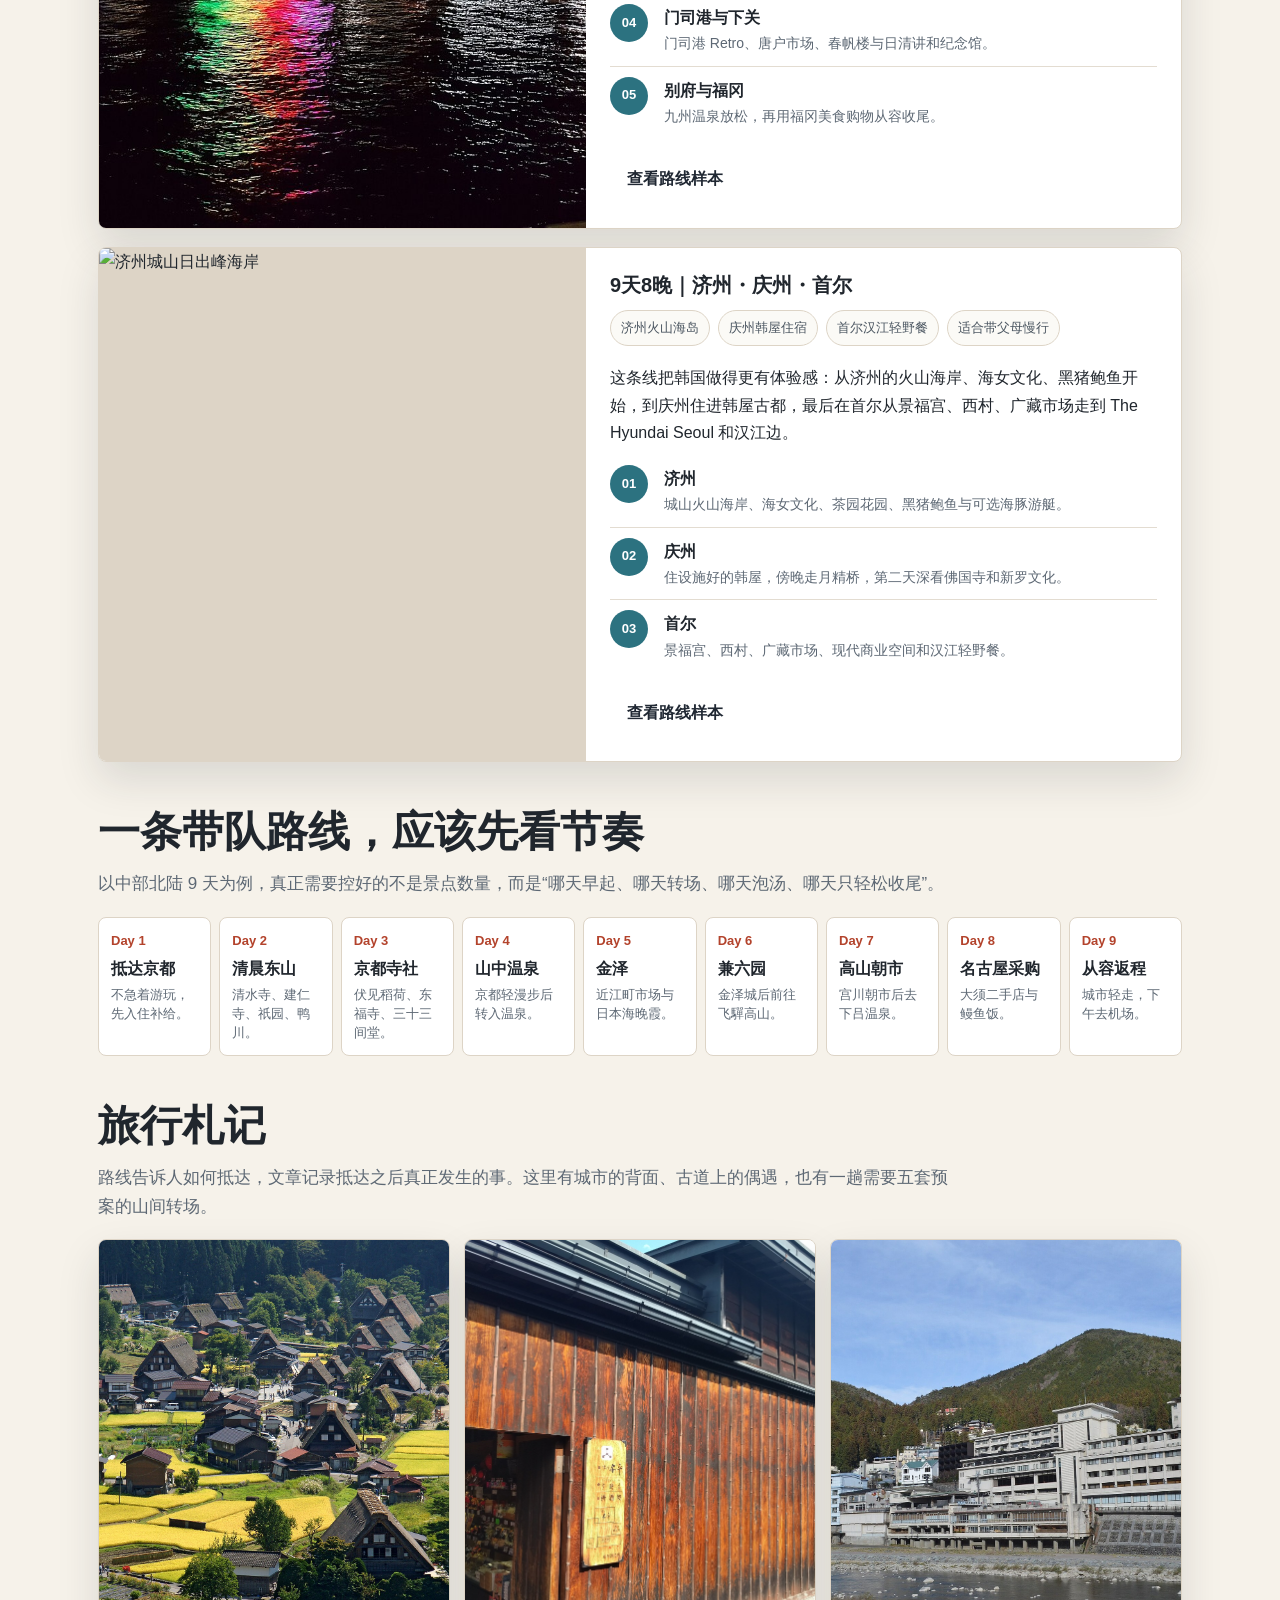
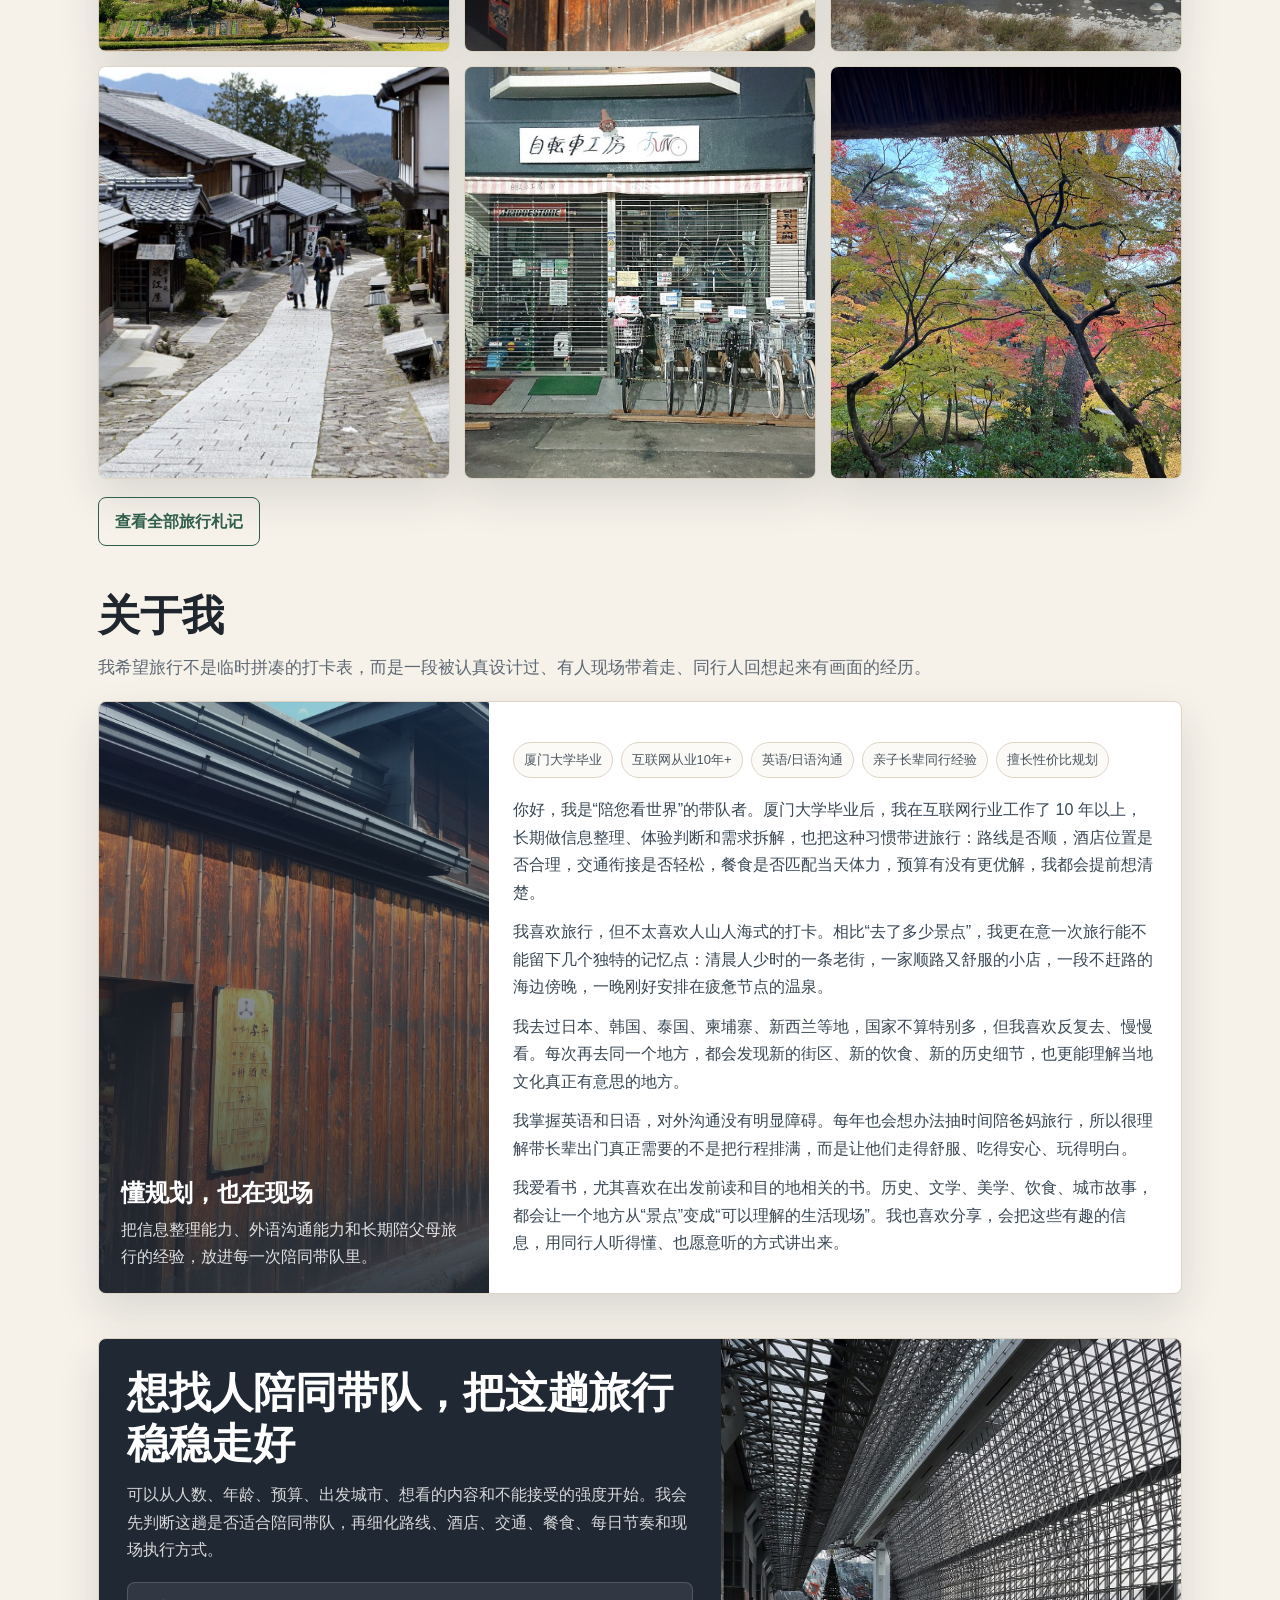
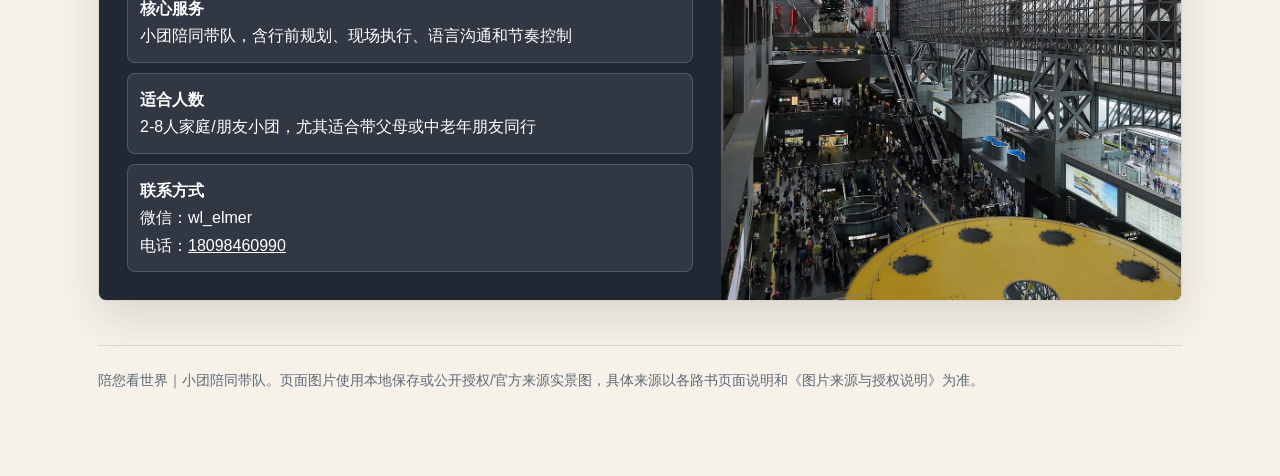
==== commit 80ab5c37: "Add Shirakawa-go travel essay" ====
--- a/index.html
+++ b/index.html
@@ -776,6 +776,12 @@
       <h2>旅行札记</h2>
       <p class="lead">路线告诉人如何抵达，文章记录抵达之后真正发生的事。这里有城市的背面、古道上的偶遇，也有一趟需要五套预案的山间转场。</p>
       <div class="places">
+        <article class="place-card">
+          <a href="articles/shirakawa-go.html">
+            <img src="routebook_assets/shirakawa_gassho.jpg" alt="山谷与稻田之间的白川乡合掌造村落">
+            <div><span class="article-meta">山谷夜宿 · 约12分钟</span><h3>白川乡：彩虹之后，雾气深处</h3><p>隧道后的彩虹、深夜的木屐声，以及合掌屋屋顶下仍在继续的生活。</p></div>
+          </a>
+        </article>
         <article class="place-card">
           <a href="articles/takayama.html">
             <img src="routebook_assets/takayama_oldtown.jpg" alt="飞驒高山古街的木造町屋">
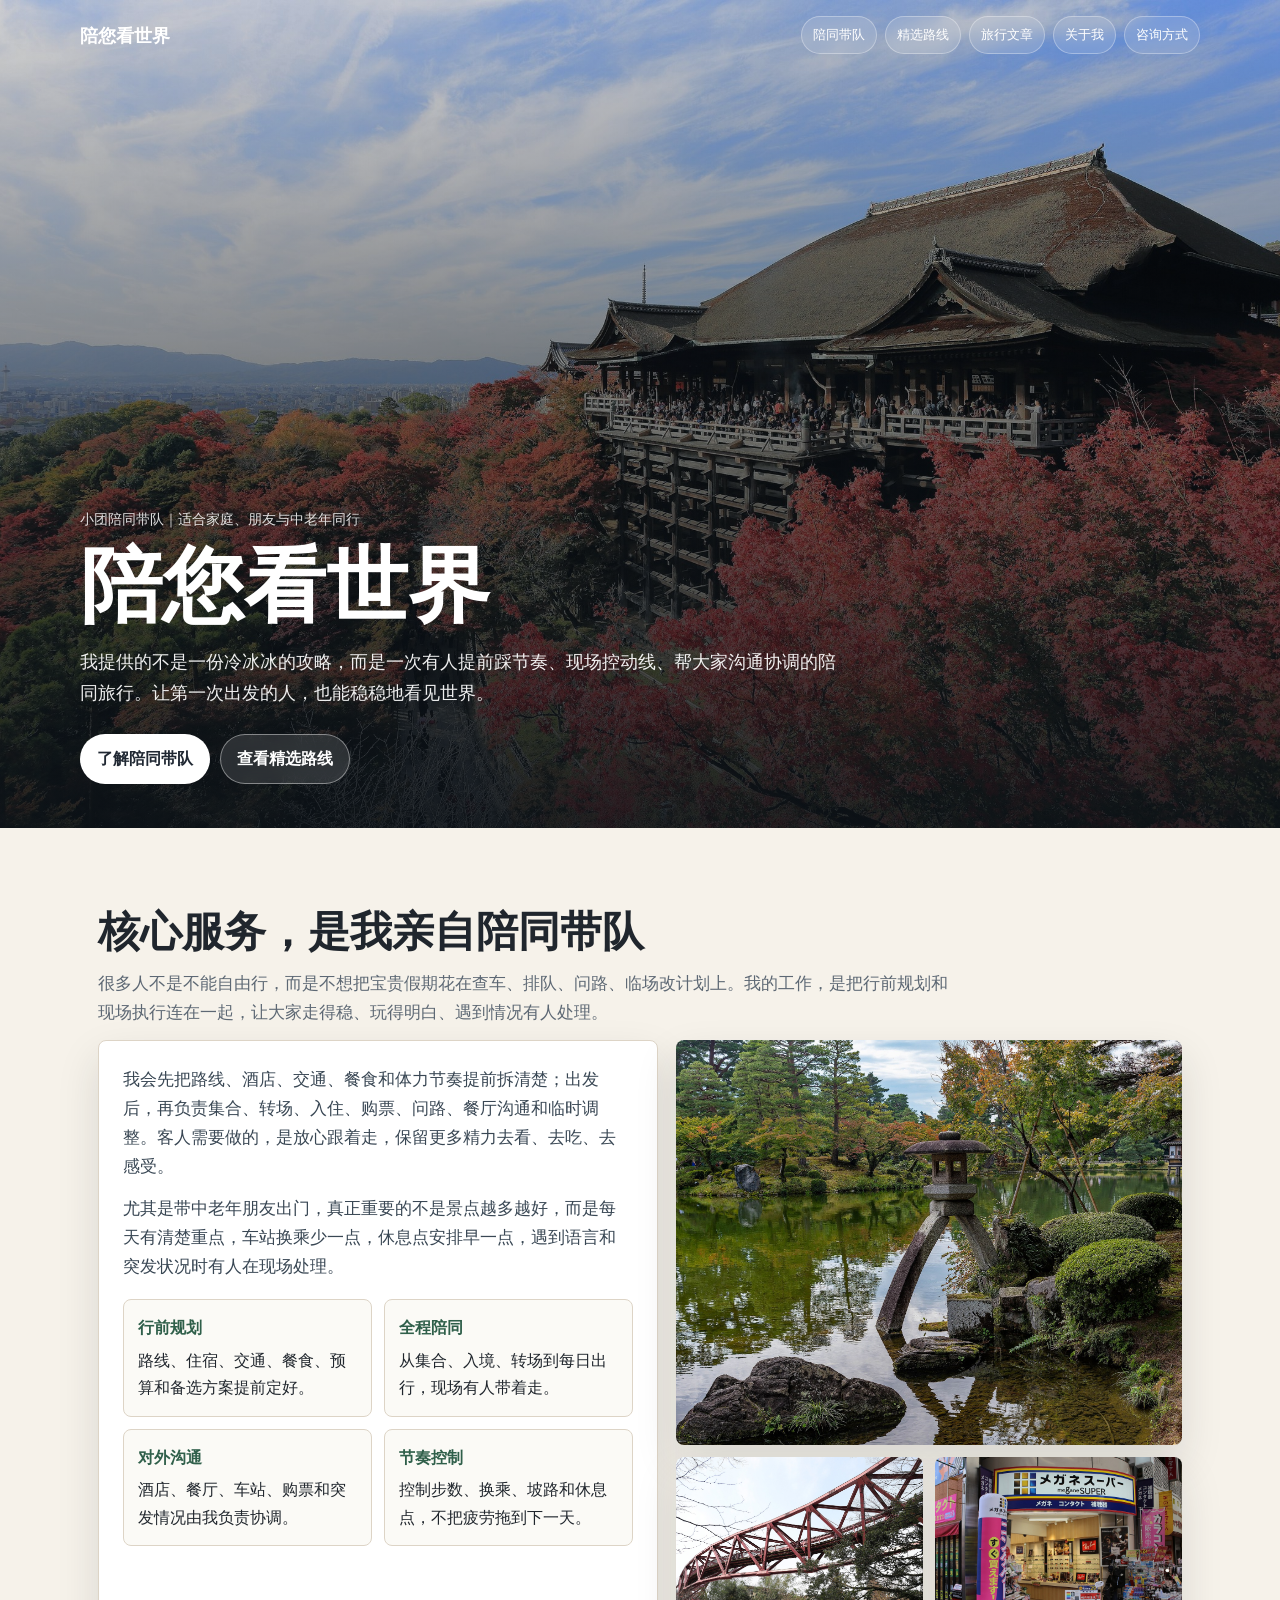
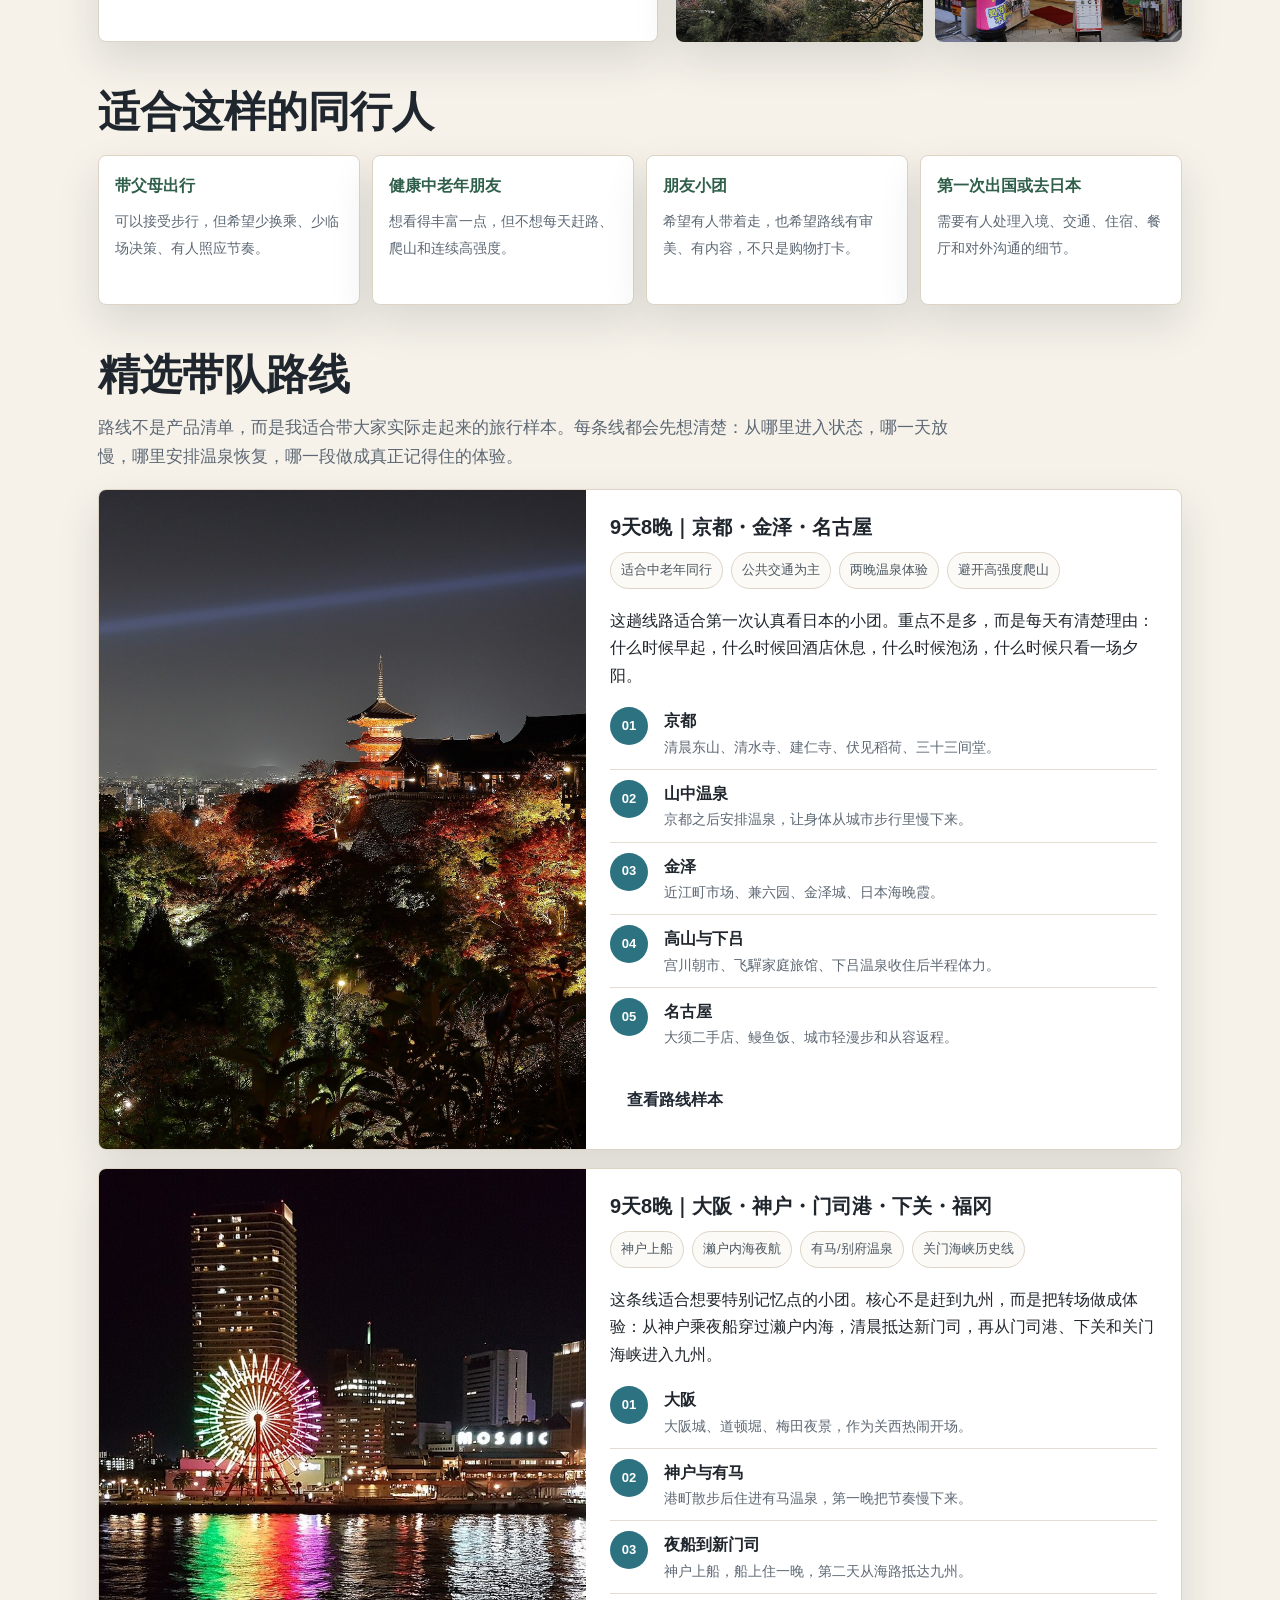
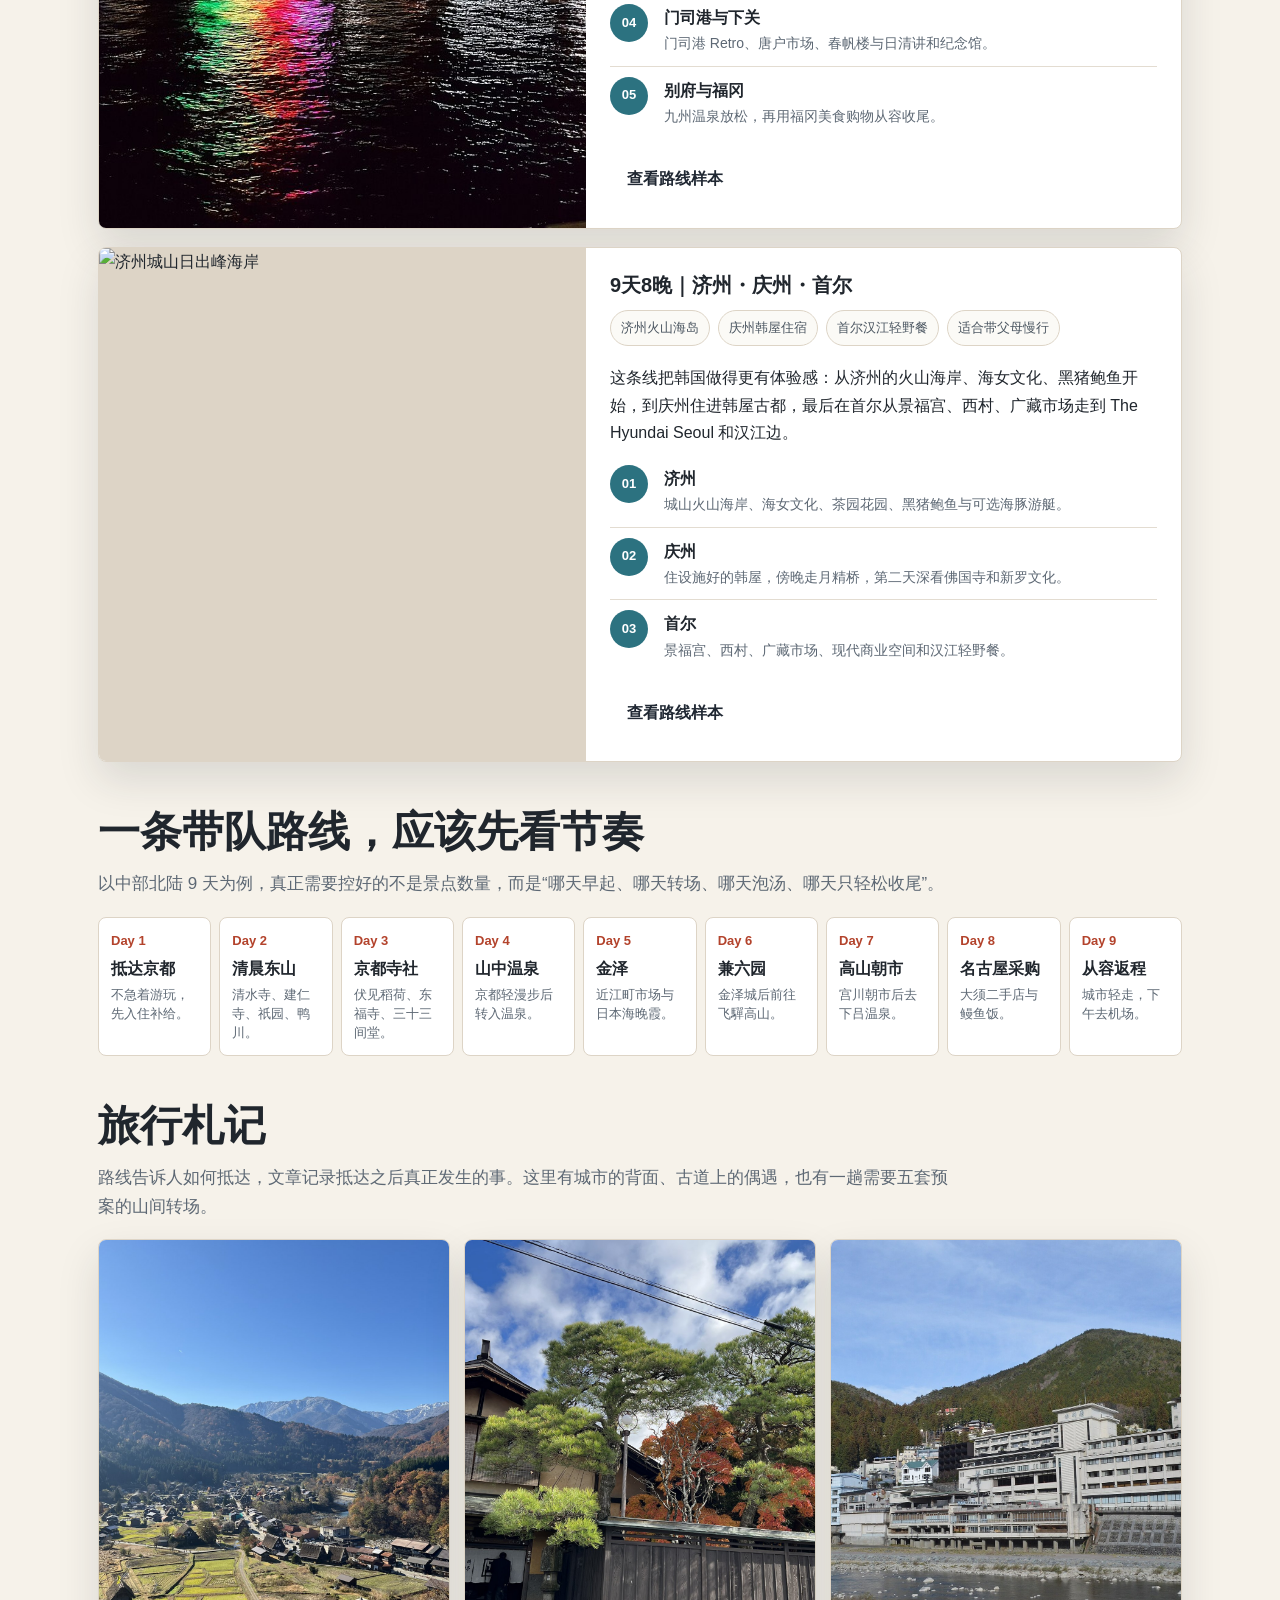
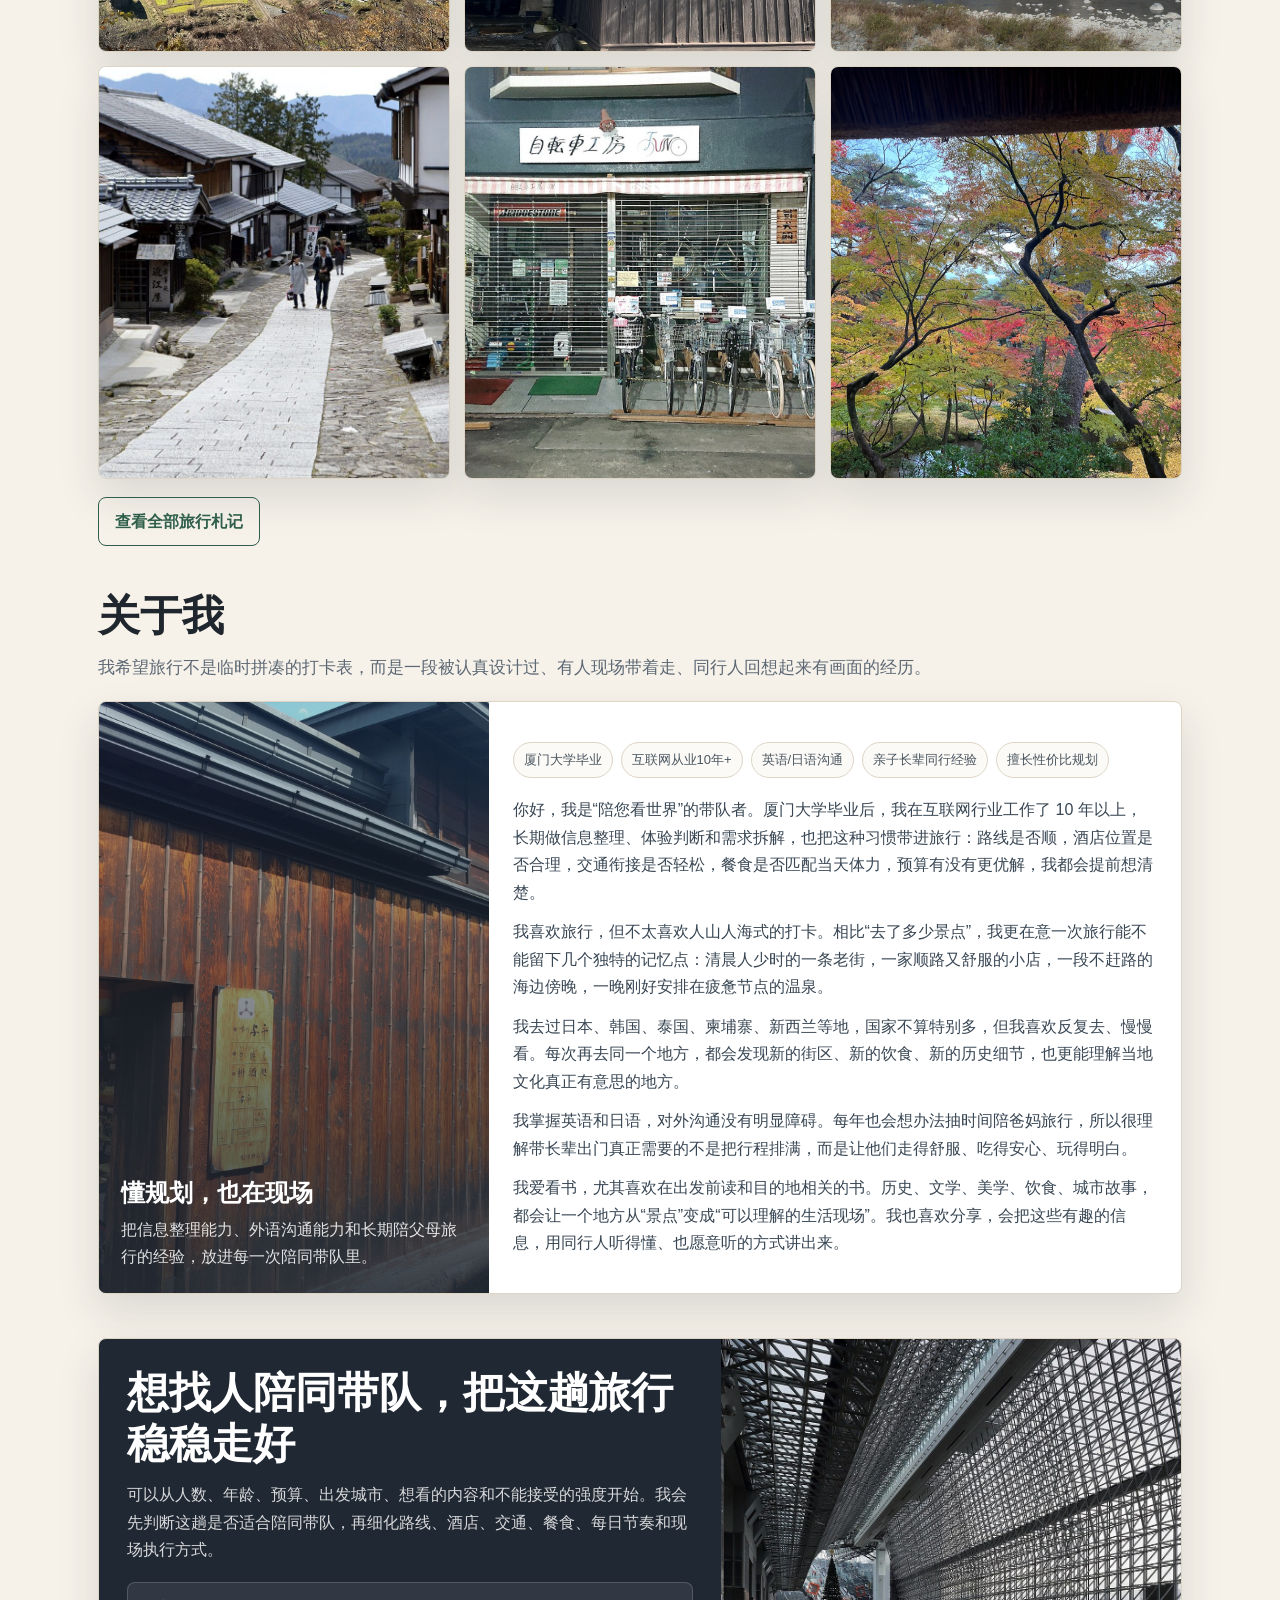
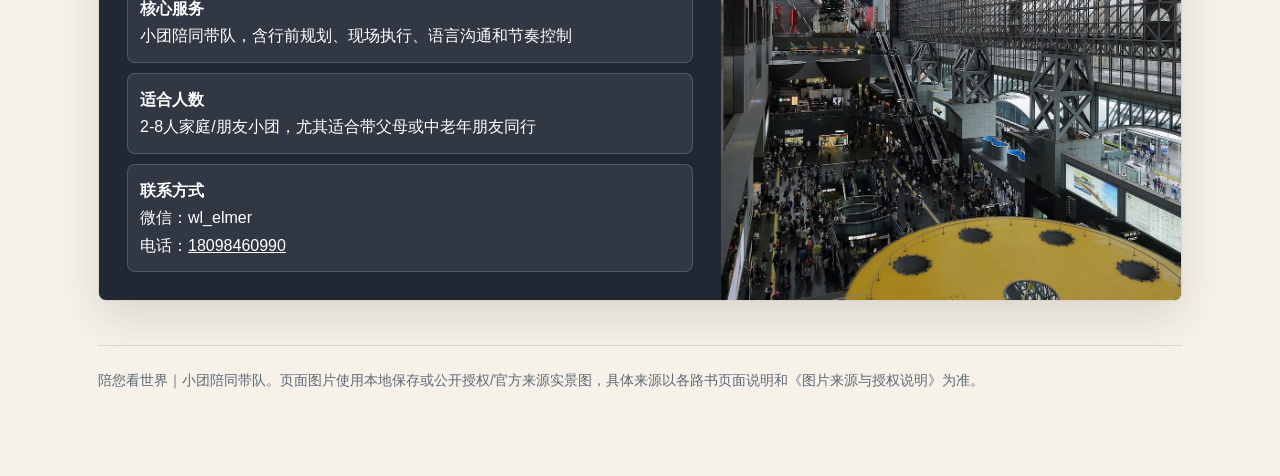
==== commit b795c06e: "Use personal photos in Takayama and Shirakawa-go essays" ====
--- a/index.html
+++ b/index.html
@@ -778,13 +778,13 @@
       <div class="places">
         <article class="place-card">
           <a href="articles/shirakawa-go.html">
-            <img src="routebook_assets/shirakawa_gassho.jpg" alt="山谷与稻田之间的白川乡合掌造村落">
+            <img src="article_assets/shirakawa-overview.jpg" alt="从展望台俯瞰白川乡山谷与合掌造村落">
             <div><span class="article-meta">山谷夜宿 · 约12分钟</span><h3>白川乡：彩虹之后，雾气深处</h3><p>隧道后的彩虹、深夜的木屐声，以及合掌屋屋顶下仍在继续的生活。</p></div>
           </a>
         </article>
         <article class="place-card">
           <a href="articles/takayama.html">
-            <img src="routebook_assets/takayama_oldtown.jpg" alt="飞驒高山古街的木造町屋">
+            <img src="article_assets/takayama-autumn-house.jpg" alt="红叶与松树环绕的飞驒高山旧屋">
             <div><span class="article-meta">山城见闻 · 约12分钟</span><h3>高山：空街、满座与落叶深处</h3><p>空无一人的夜路、座无虚席的居酒屋，以及落叶山路上的生与死。</p></div>
           </a>
         </article>
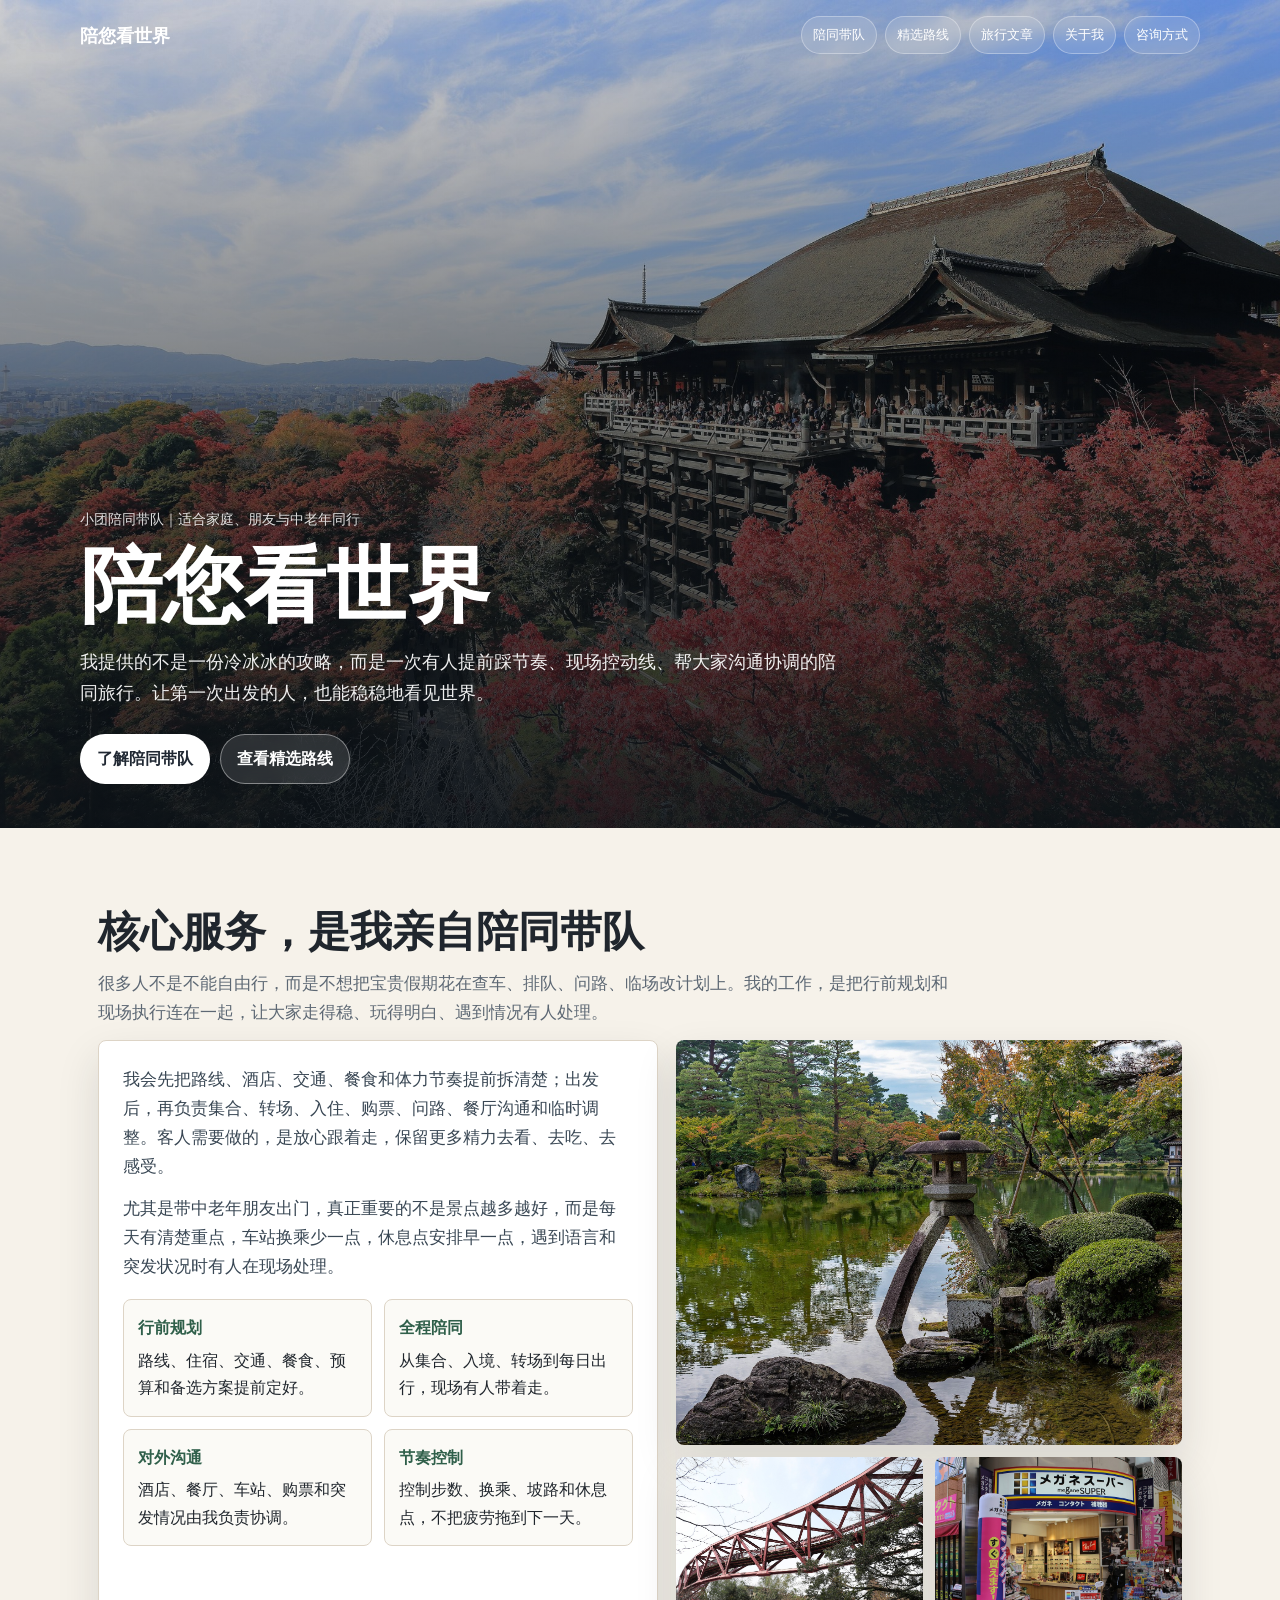
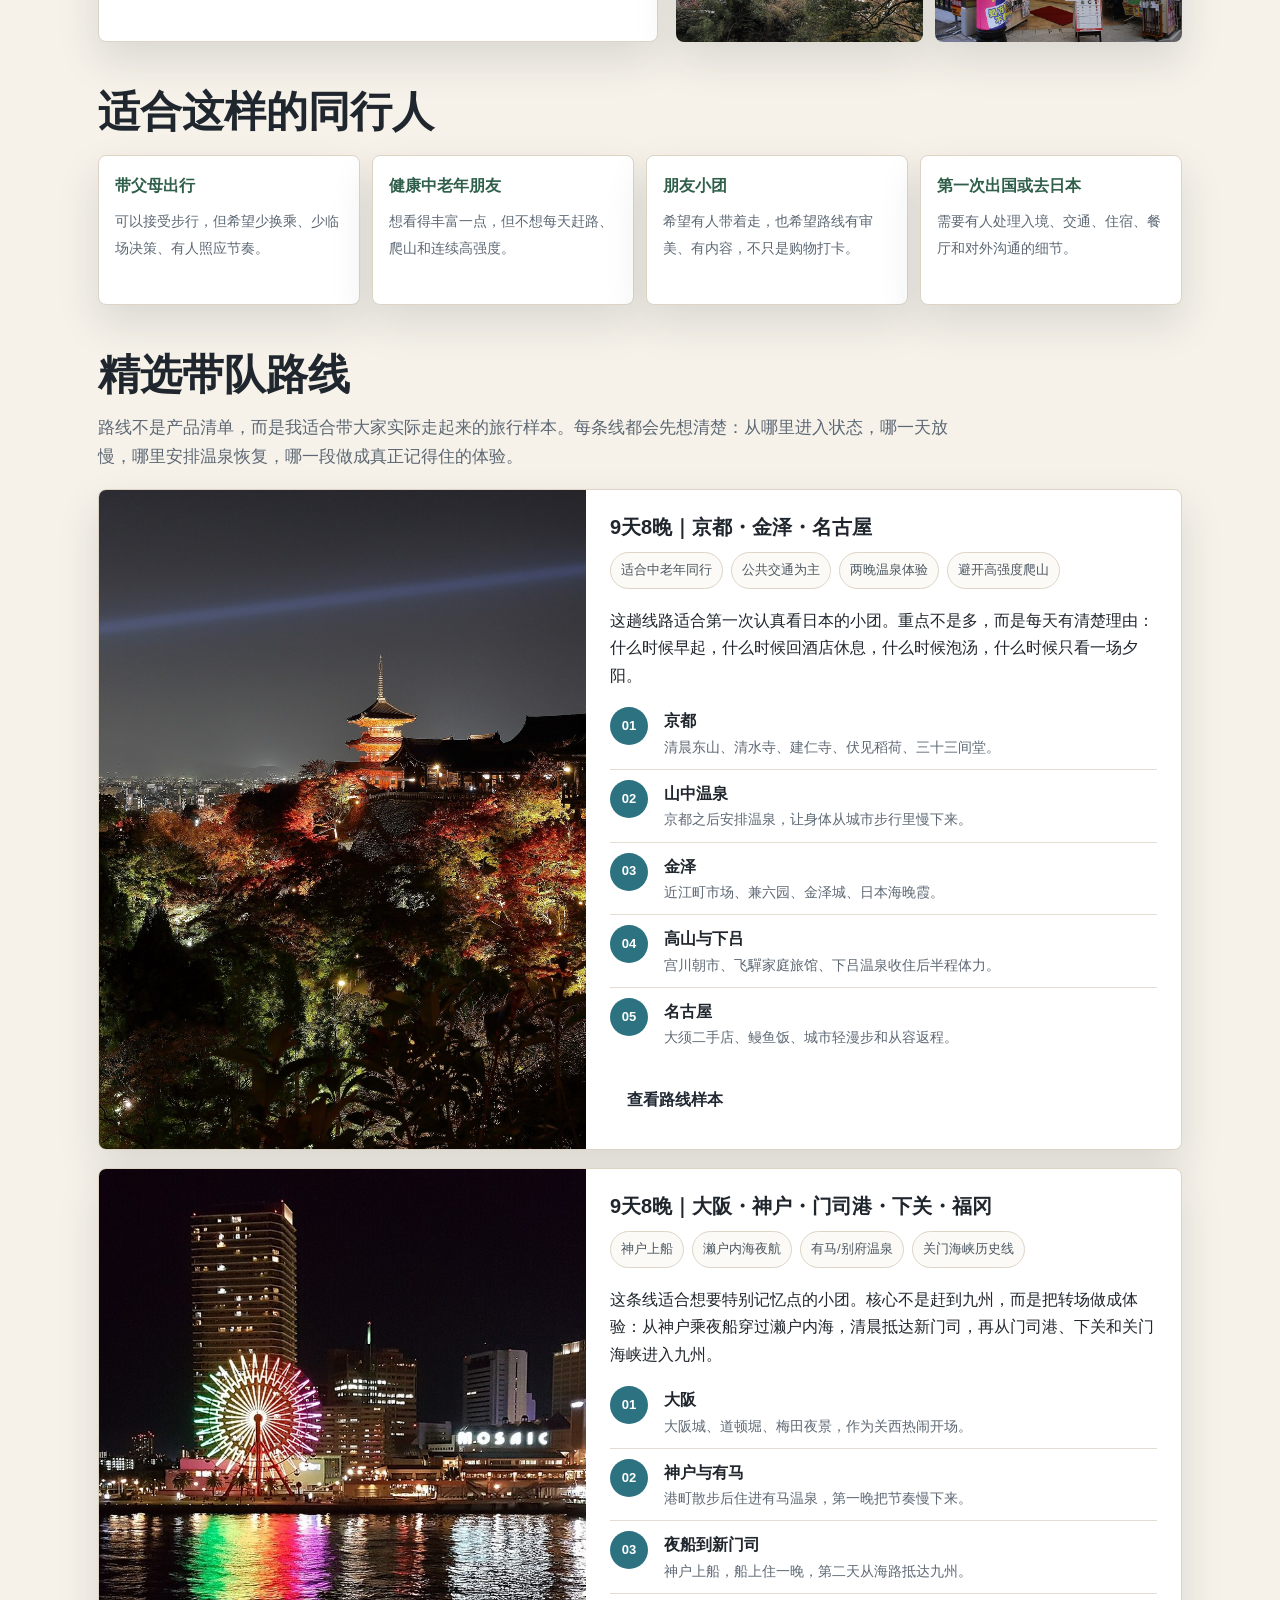
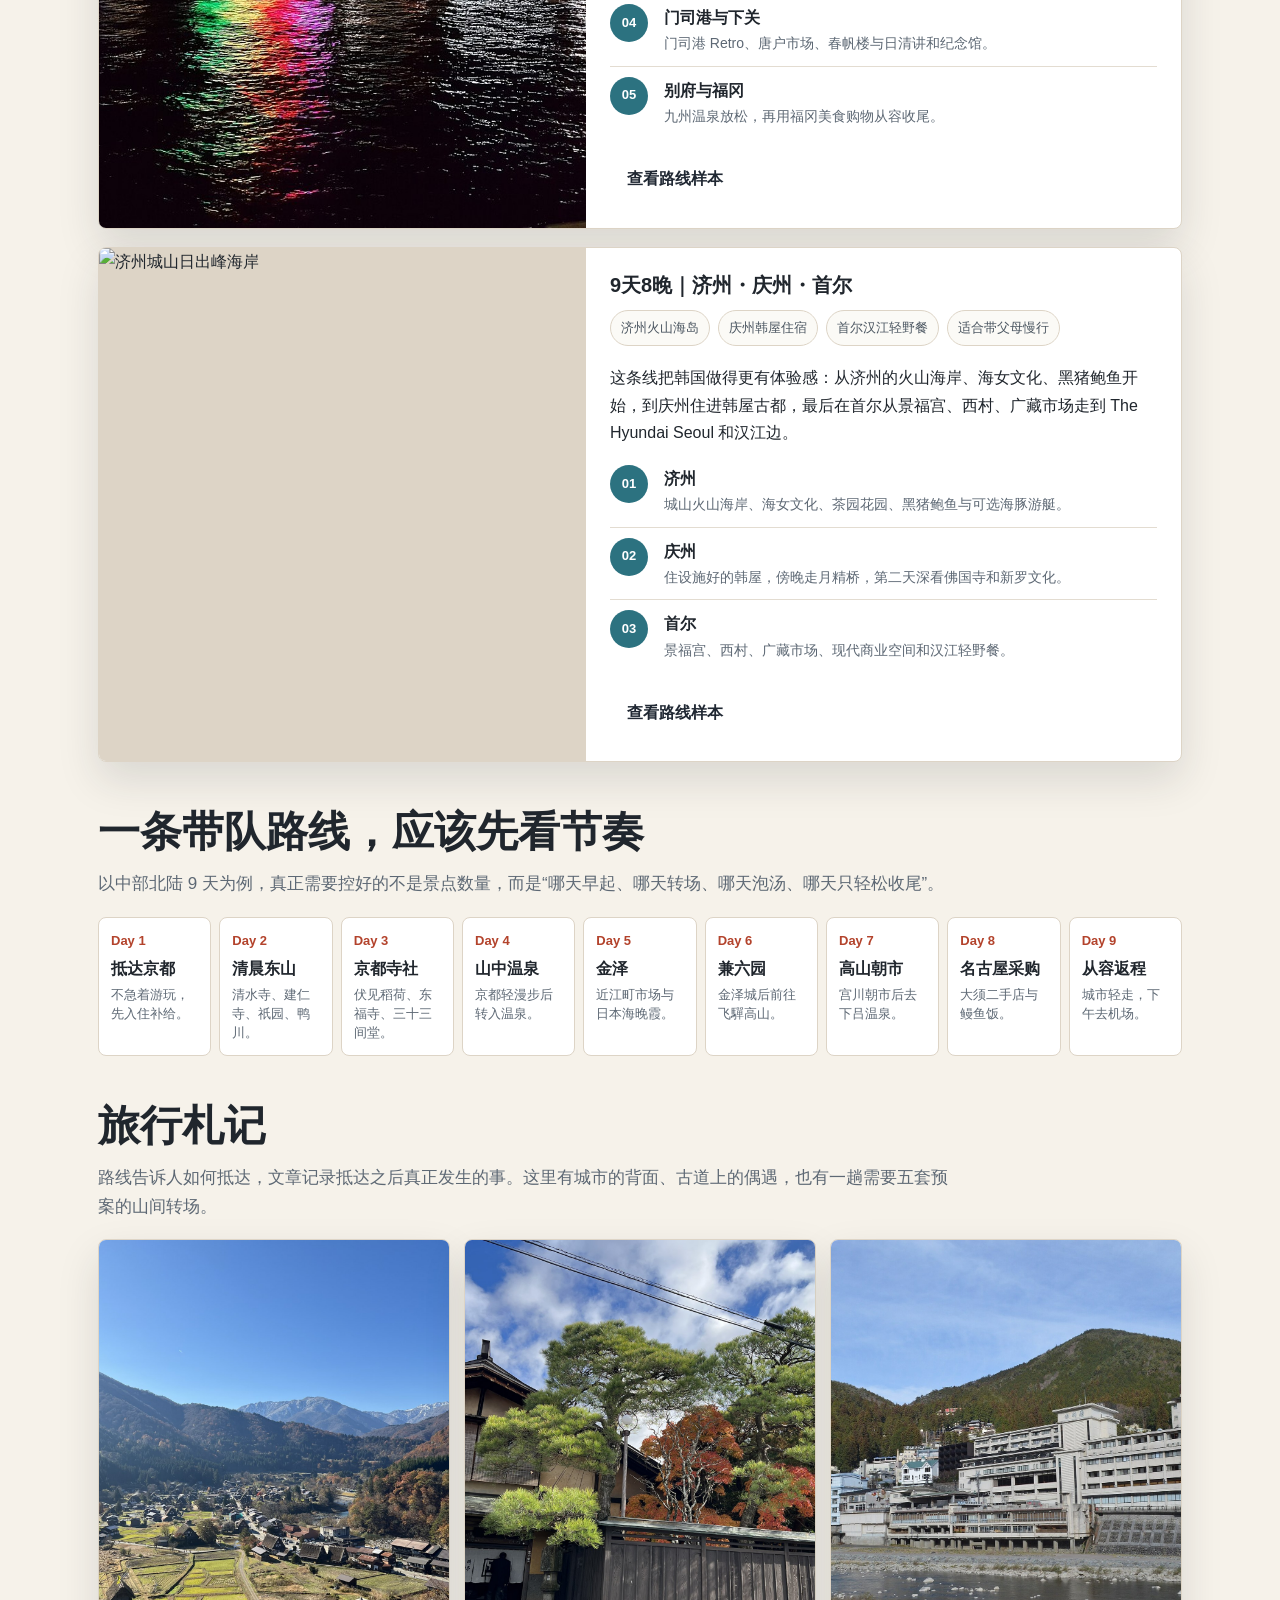
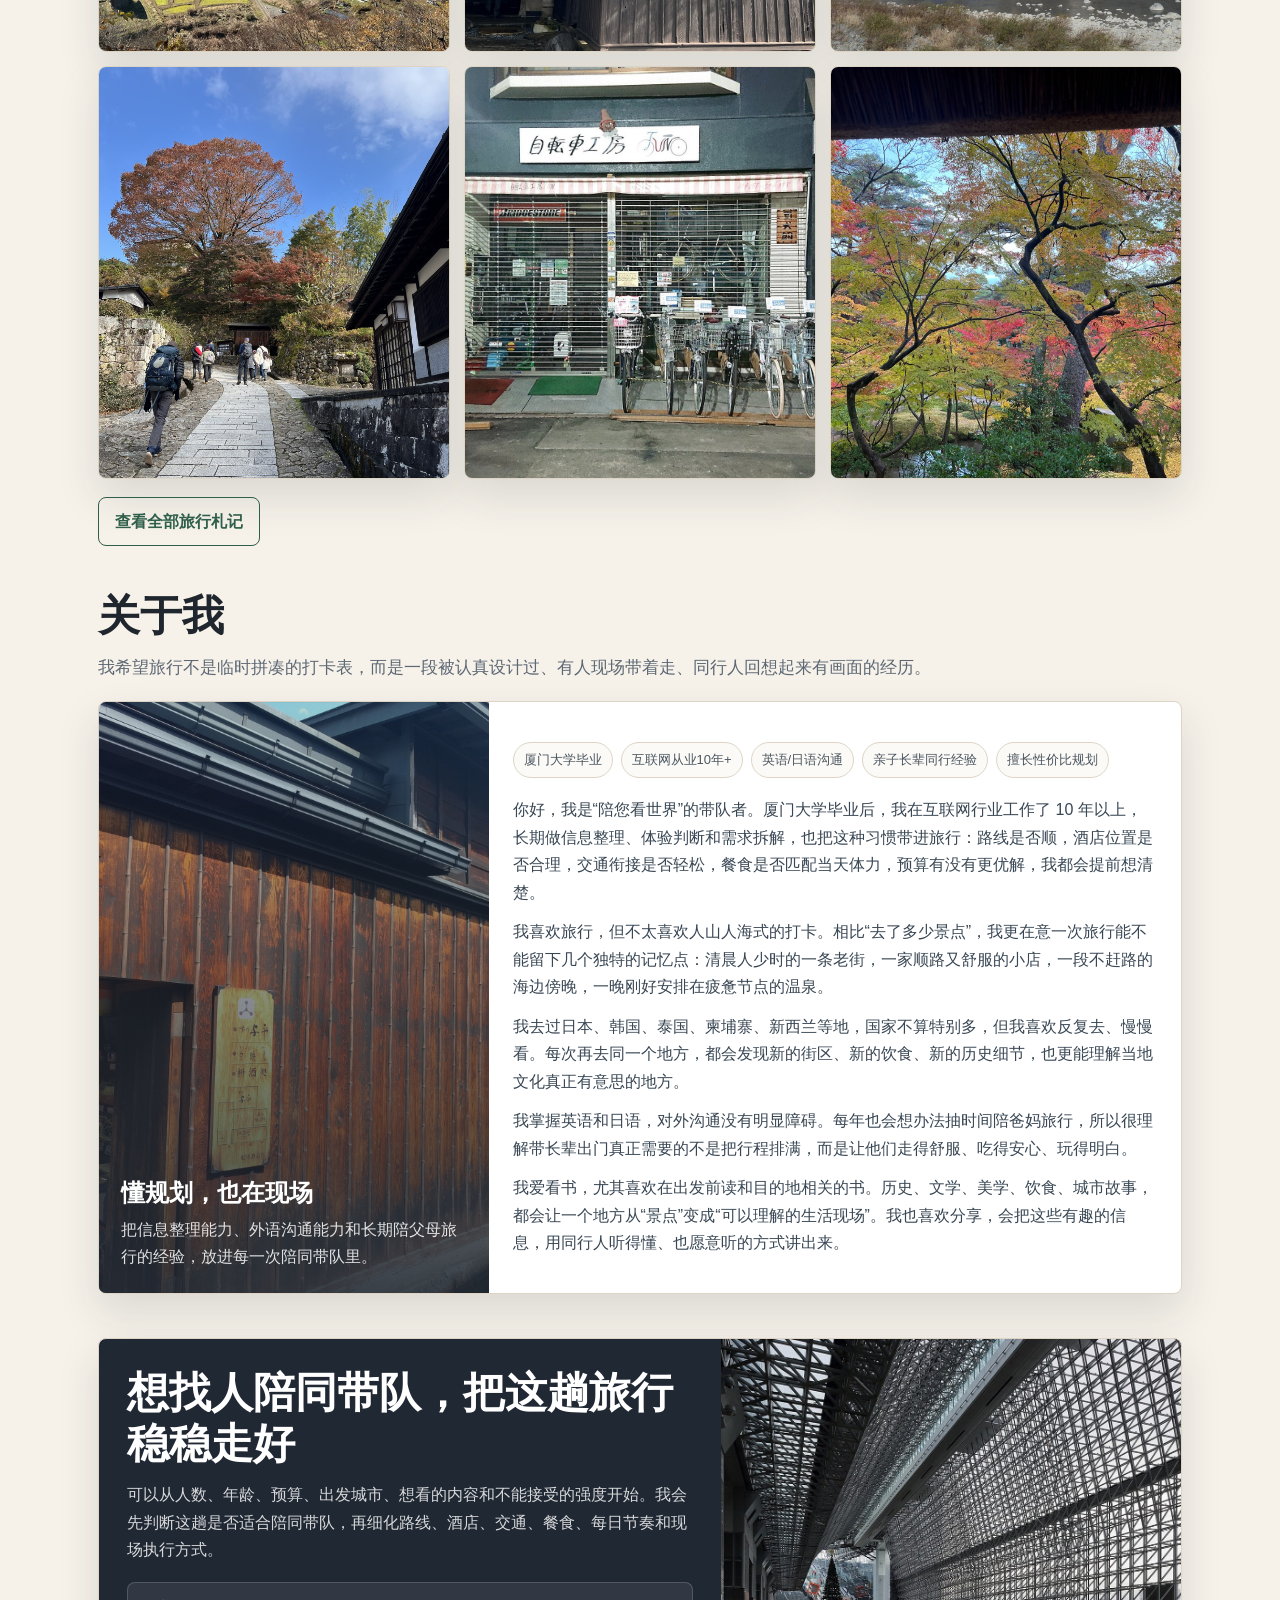
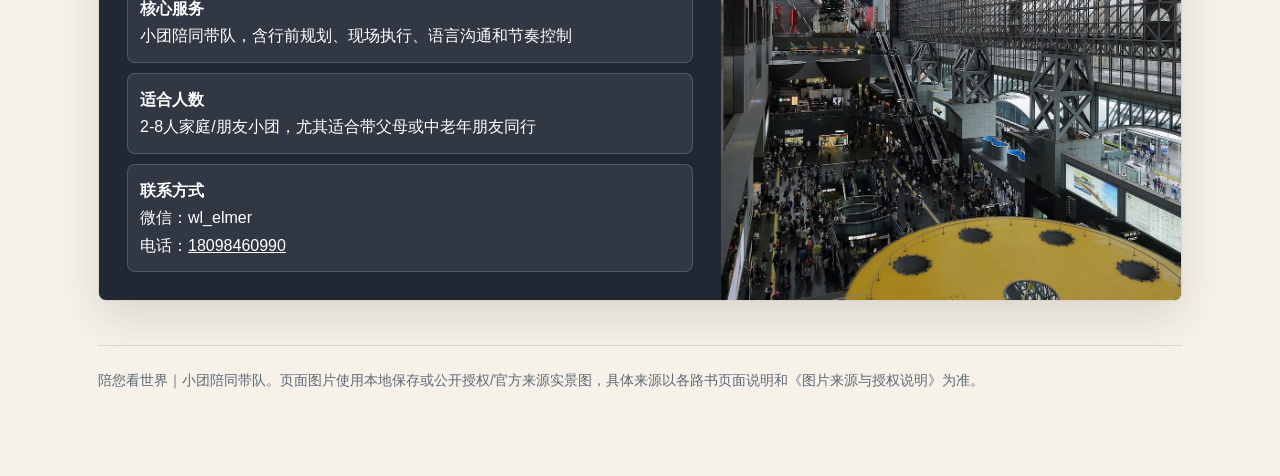
==== commit e1702122: "Use personal photos in Nakasendo essay" ====
--- a/index.html
+++ b/index.html
@@ -796,7 +796,7 @@
         </article>
         <article class="place-card">
           <a href="articles/magome-tsumago.html">
-            <img src="article_assets/magome-nakasendo.png" alt="马笼宿的中山道老街">
+            <img src="article_assets/nakasendo-magome-slope.jpg" alt="马笼宿入口处向上延伸的石坡老街">
             <div><span class="article-meta">木曾古道 · 约11分钟</span><h3>木曾路上，一面国旗与十四只猫</h3><p>一杯山中热茶、一只粉笔兔子和老人认真写下的名字。</p></div>
           </a>
         </article>
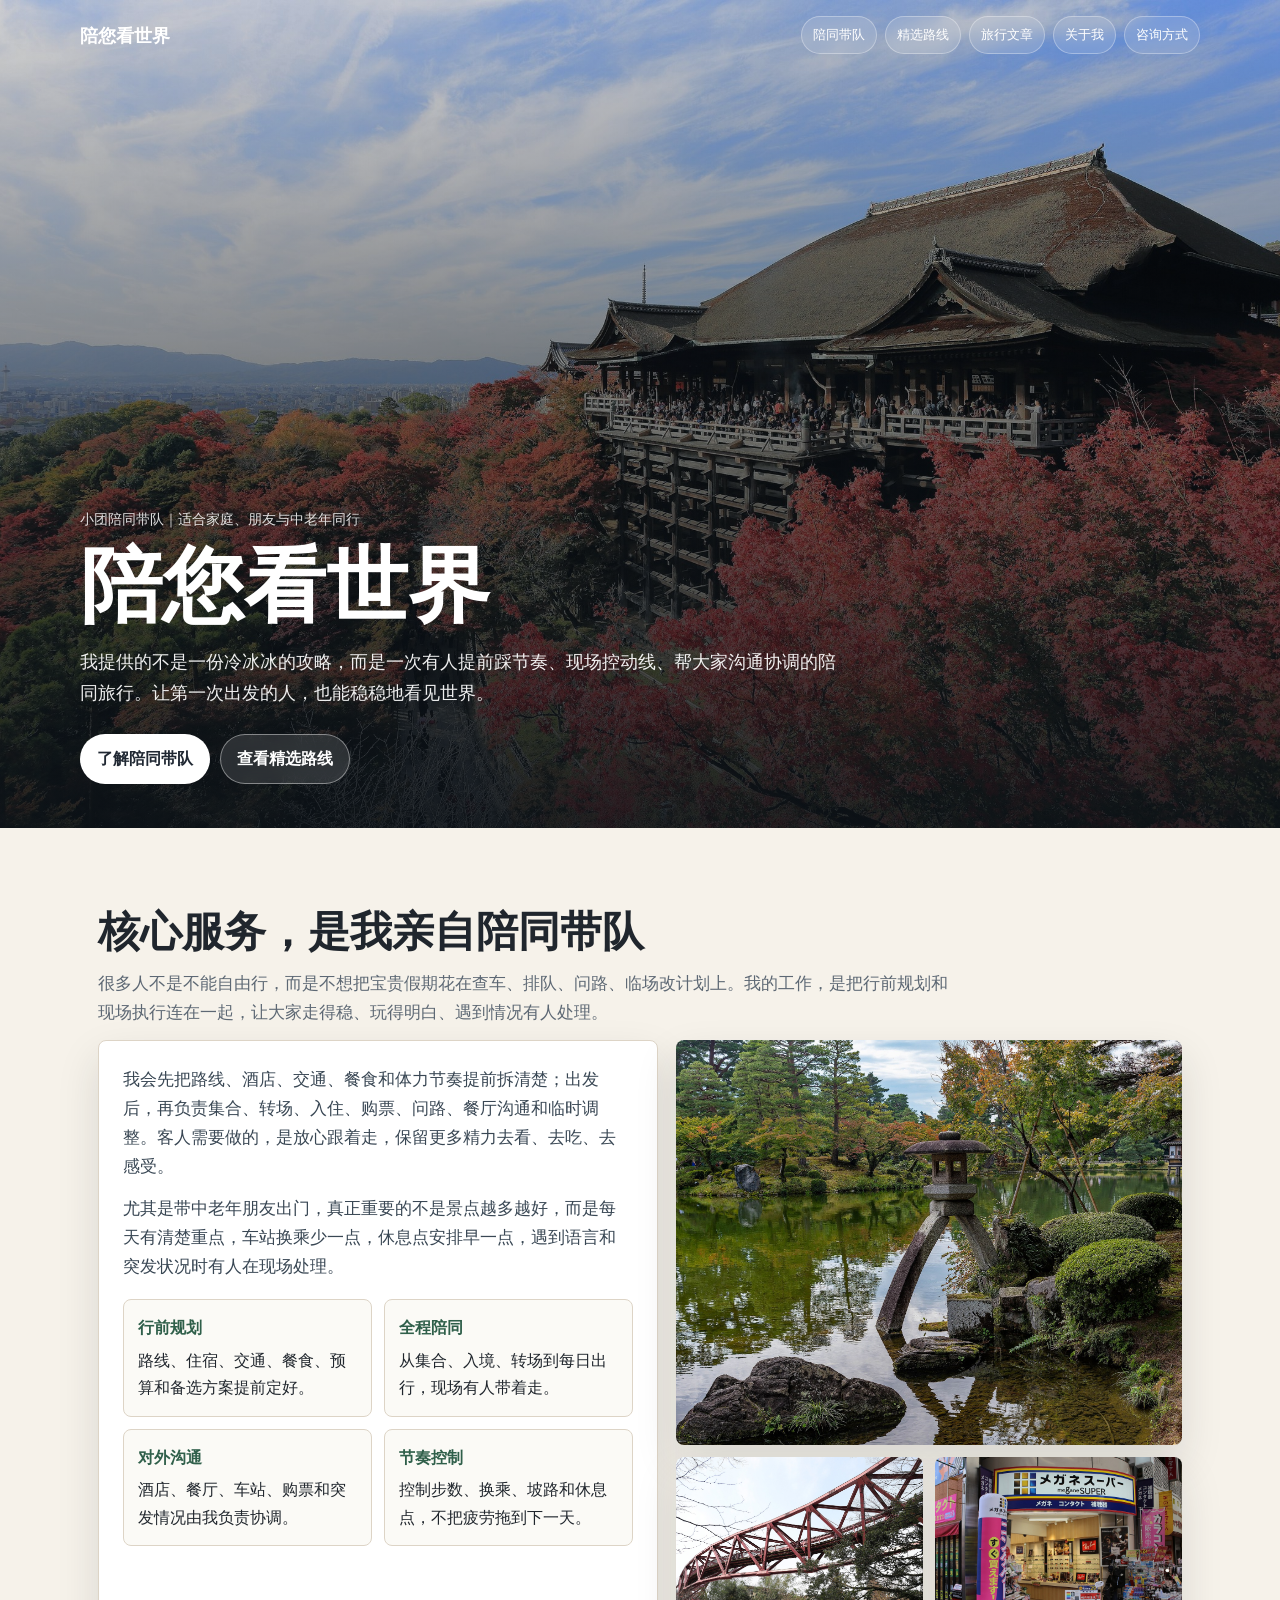
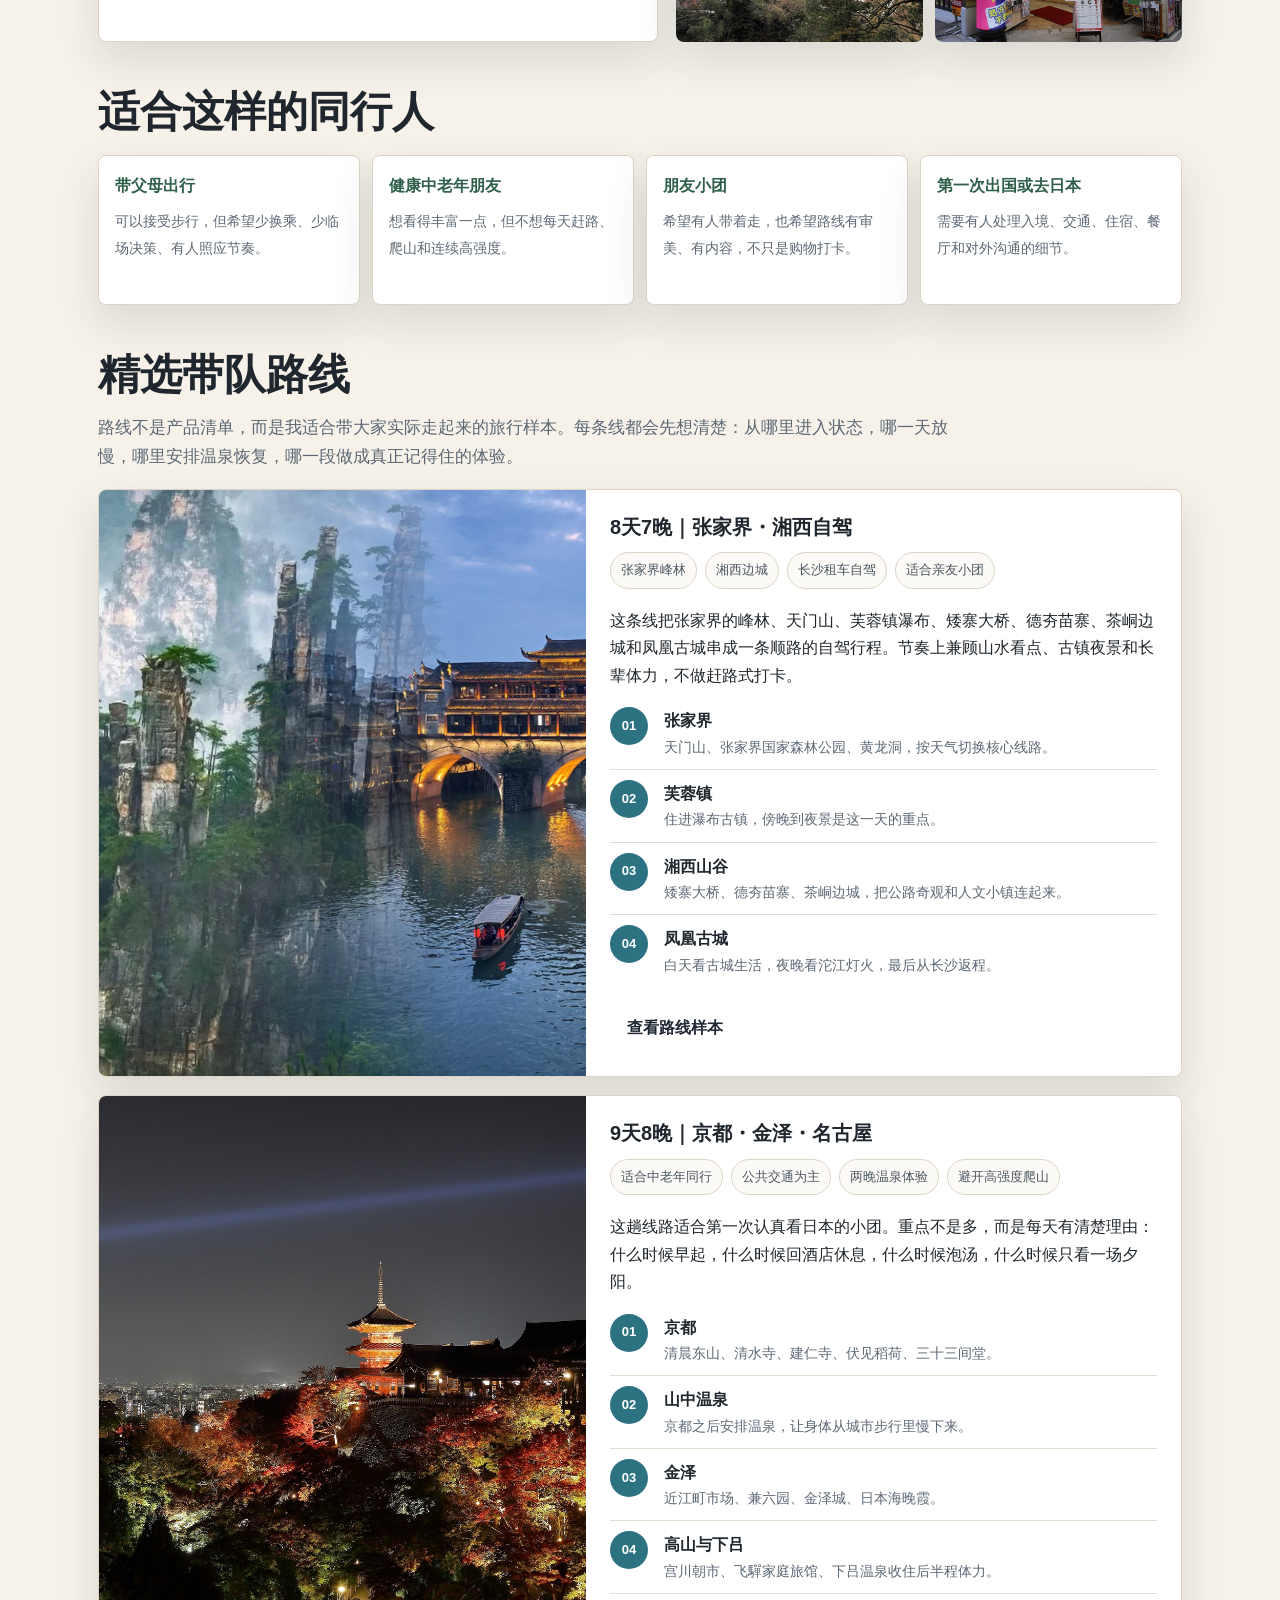
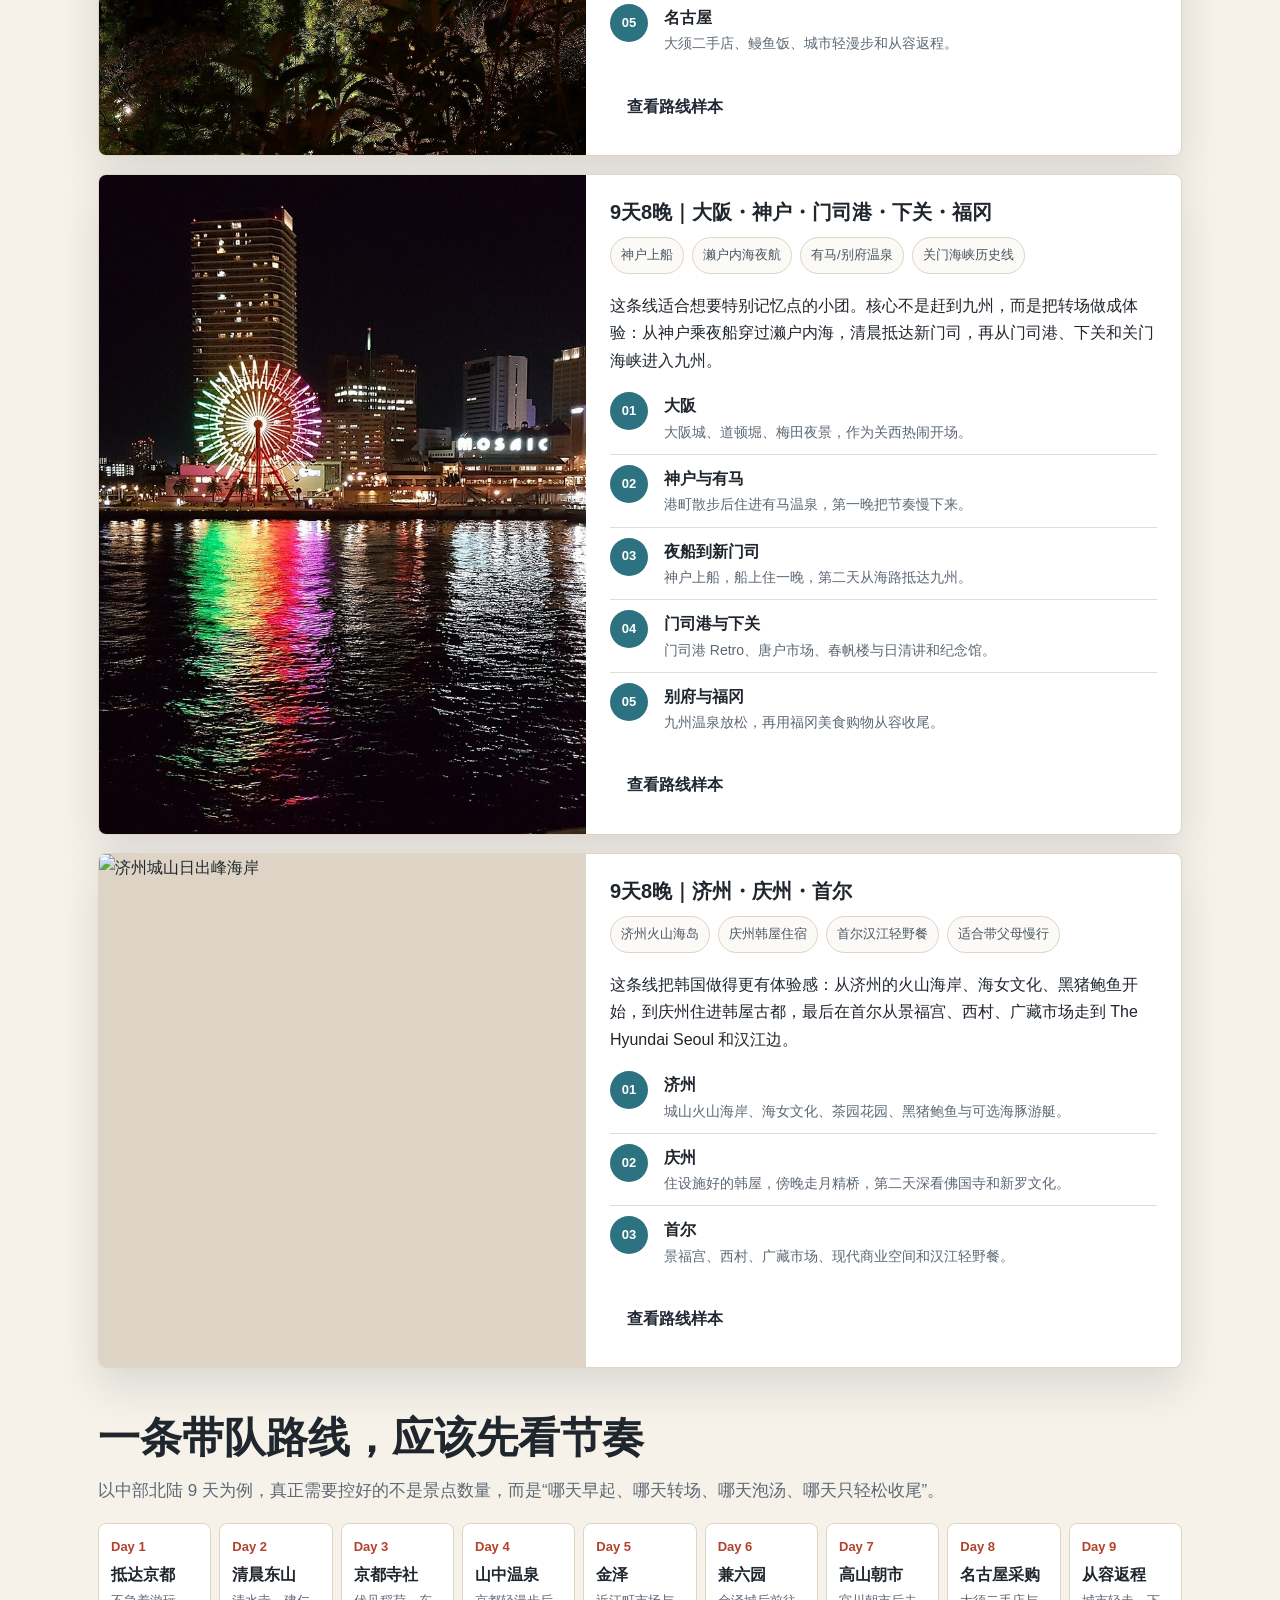
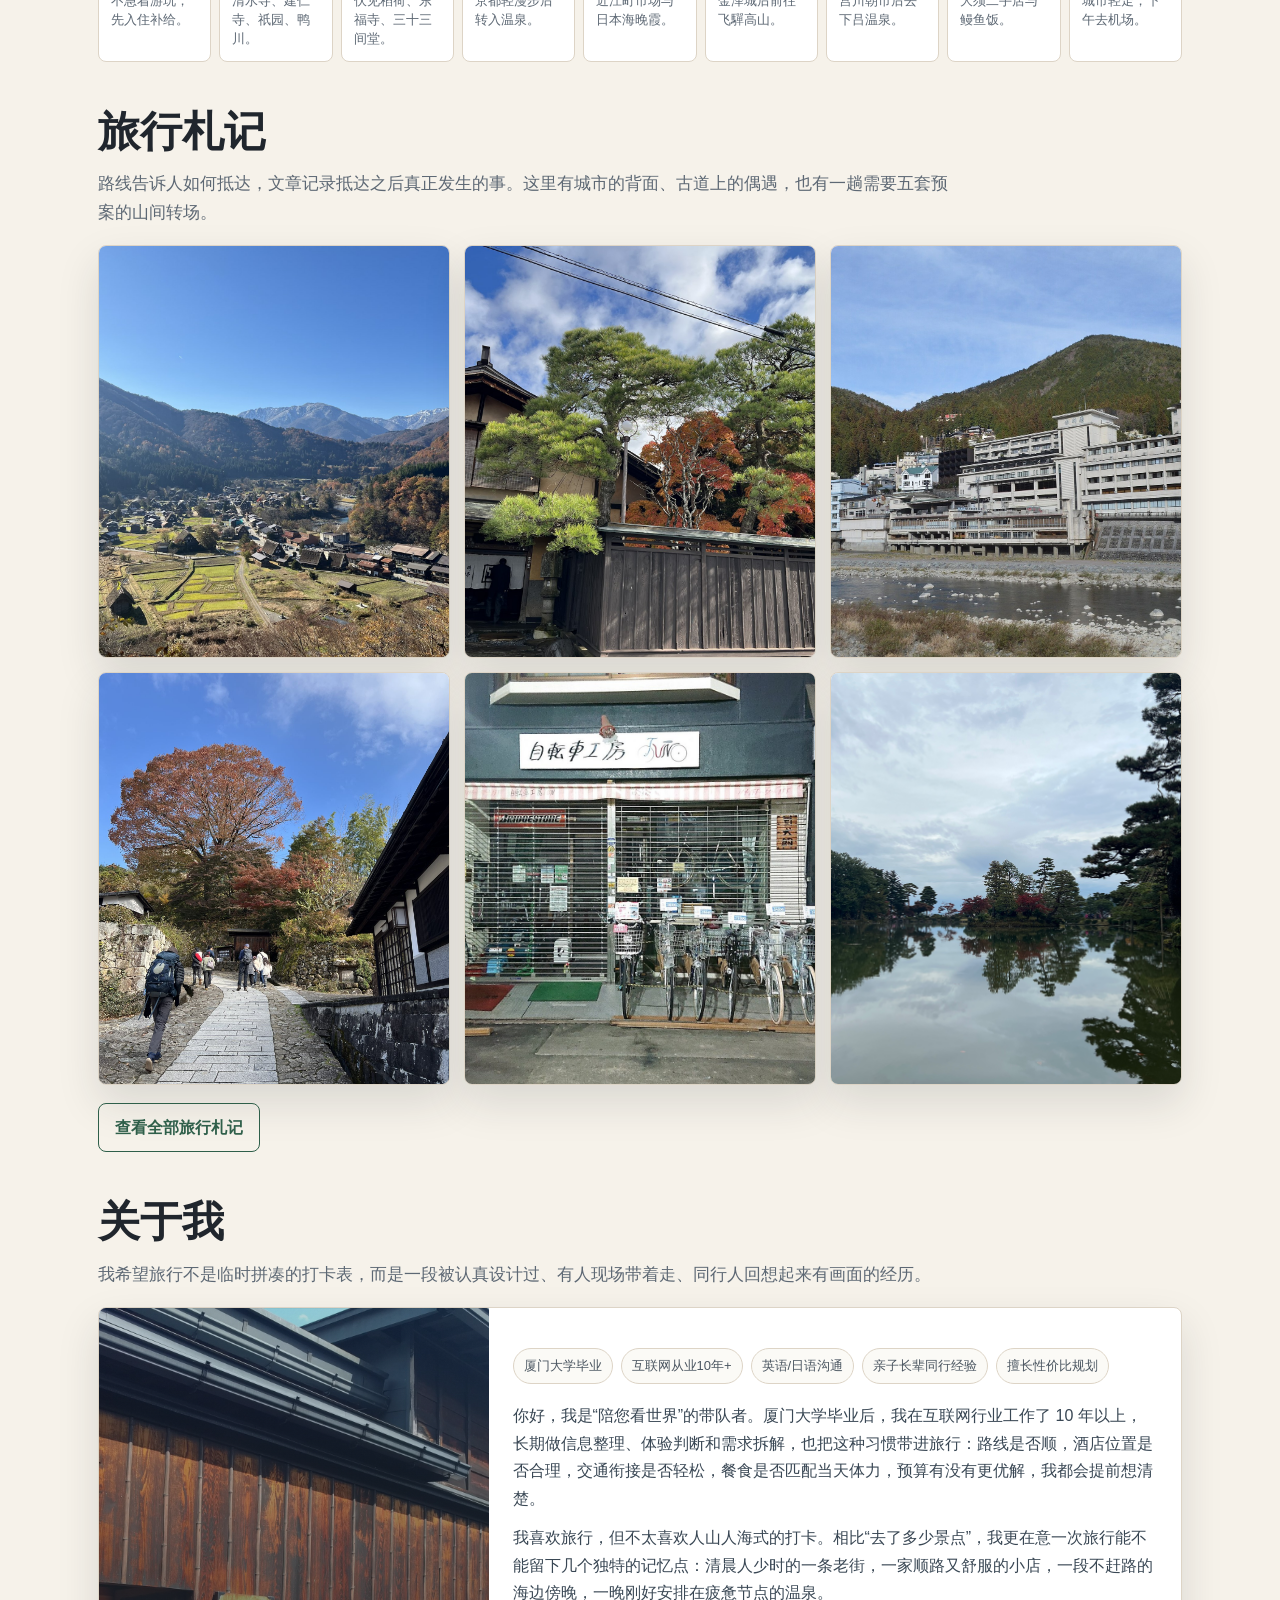
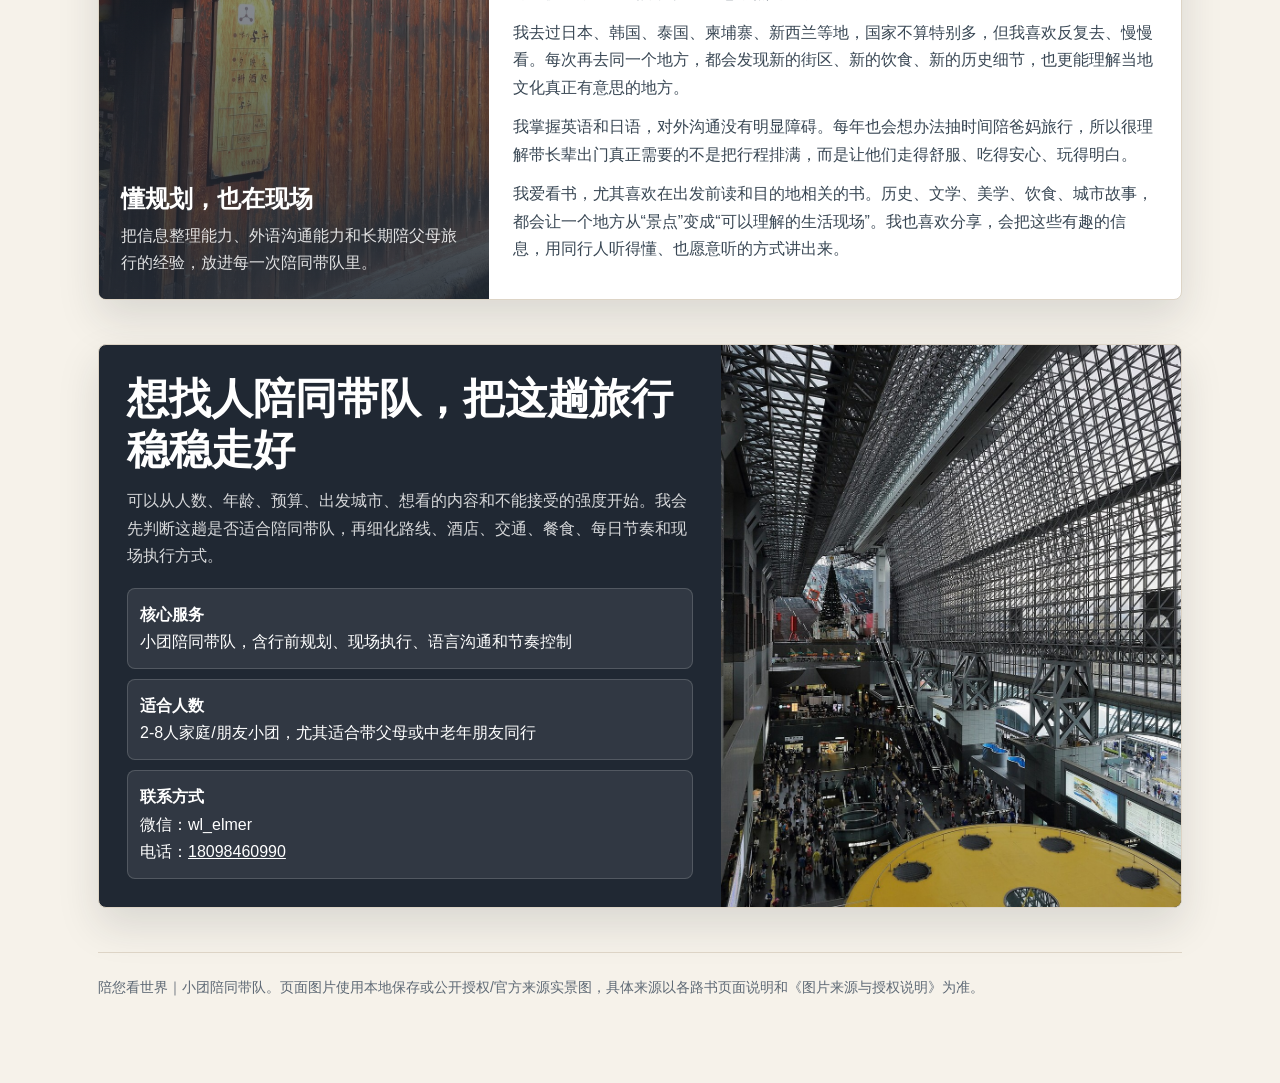
==== commit e6837a83: "发布张家界湘西自驾路书" ====
--- a/index.html
+++ b/index.html
@@ -685,6 +685,31 @@
       <h2>精选带队路线</h2>
       <p class="lead">路线不是产品清单，而是我适合带大家实际走起来的旅行样本。每条线都会先想清楚：从哪里进入状态，哪一天放慢，哪里安排温泉恢复，哪一段做成真正记得住的体验。</p>
 
+
+
+      <article class="route-card">
+        <div class="cover"><img src="roadbook-assets/封面.png" alt="张家界峰林与凤凰古城"></div>
+        <div class="route-content">
+          <h3>8天7晚｜张家界・湘西自驾</h3>
+          <div class="badges">
+            <span>张家界峰林</span>
+            <span>湘西边城</span>
+            <span>长沙租车自驾</span>
+            <span>适合亲友小团</span>
+          </div>
+          <p>这条线把张家界的峰林、天门山、芙蓉镇瀑布、矮寨大桥、德夯苗寨、茶峒边城和凤凰古城串成一条顺路的自驾行程。节奏上兼顾山水看点、古镇夜景和长辈体力，不做赶路式打卡。</p>
+          <div class="path">
+            <div class="path-step"><b>01</b><div><strong>张家界</strong><span>天门山、张家界国家森林公园、黄龙洞，按天气切换核心线路。</span></div></div>
+            <div class="path-step"><b>02</b><div><strong>芙蓉镇</strong><span>住进瀑布古镇，傍晚到夜景是这一天的重点。</span></div></div>
+            <div class="path-step"><b>03</b><div><strong>湘西山谷</strong><span>矮寨大桥、德夯苗寨、茶峒边城，把公路奇观和人文小镇连起来。</span></div></div>
+            <div class="path-step"><b>04</b><div><strong>凤凰古城</strong><span>白天看古城生活，夜晚看沱江灯火，最后从长沙返程。</span></div></div>
+          </div>
+          <div class="hero-actions">
+            <a class="btn btn-primary" href="张家界湘西自驾路书-对外展示版.html">查看路线样本</a>
+            <a class="btn btn-ghost" href="output/pdf/张家界湘西自驾路书-对外展示版.pdf">下载PDF</a>
+          </div>
+        </div>
+      </article>
       <article class="route-card">
         <div class="cover"><img src="routebook_assets/kyoto_kiyomizu.jpg" alt="京都清水寺"></div>
         <div class="route-content">
